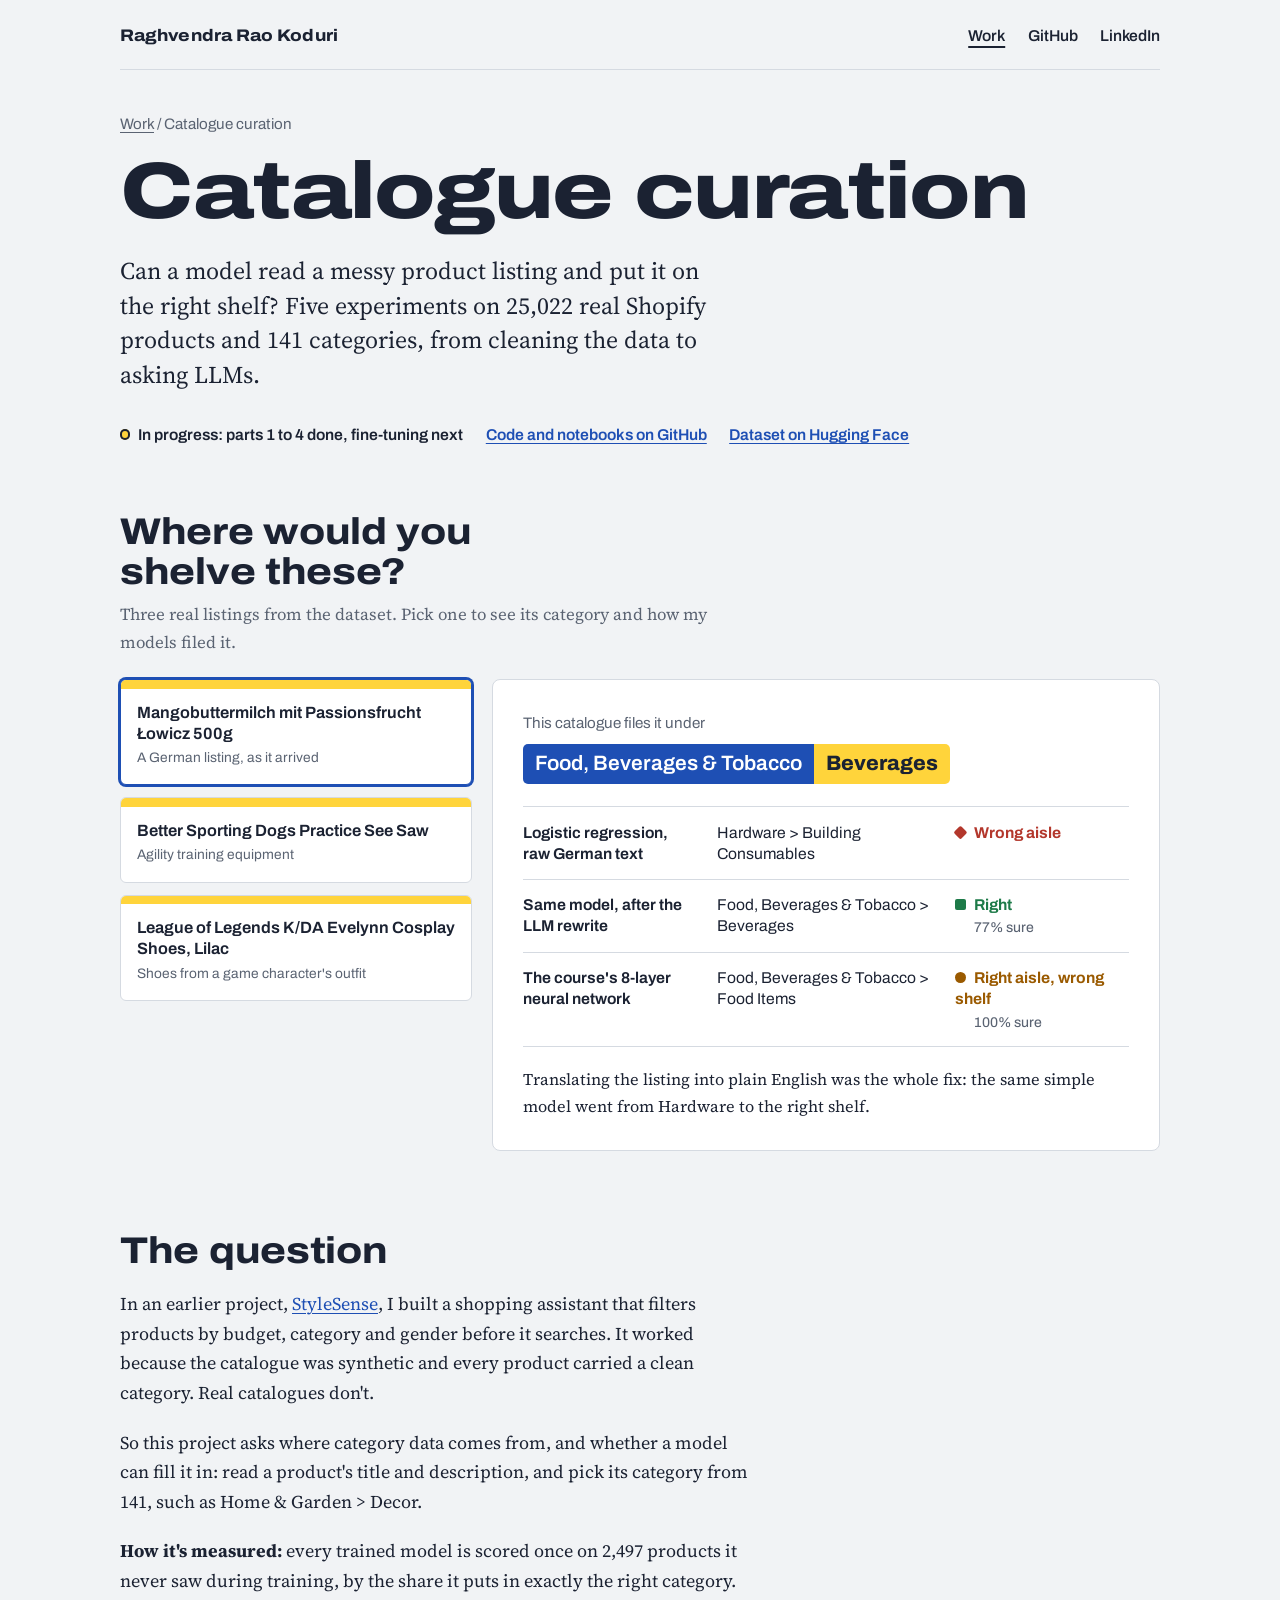
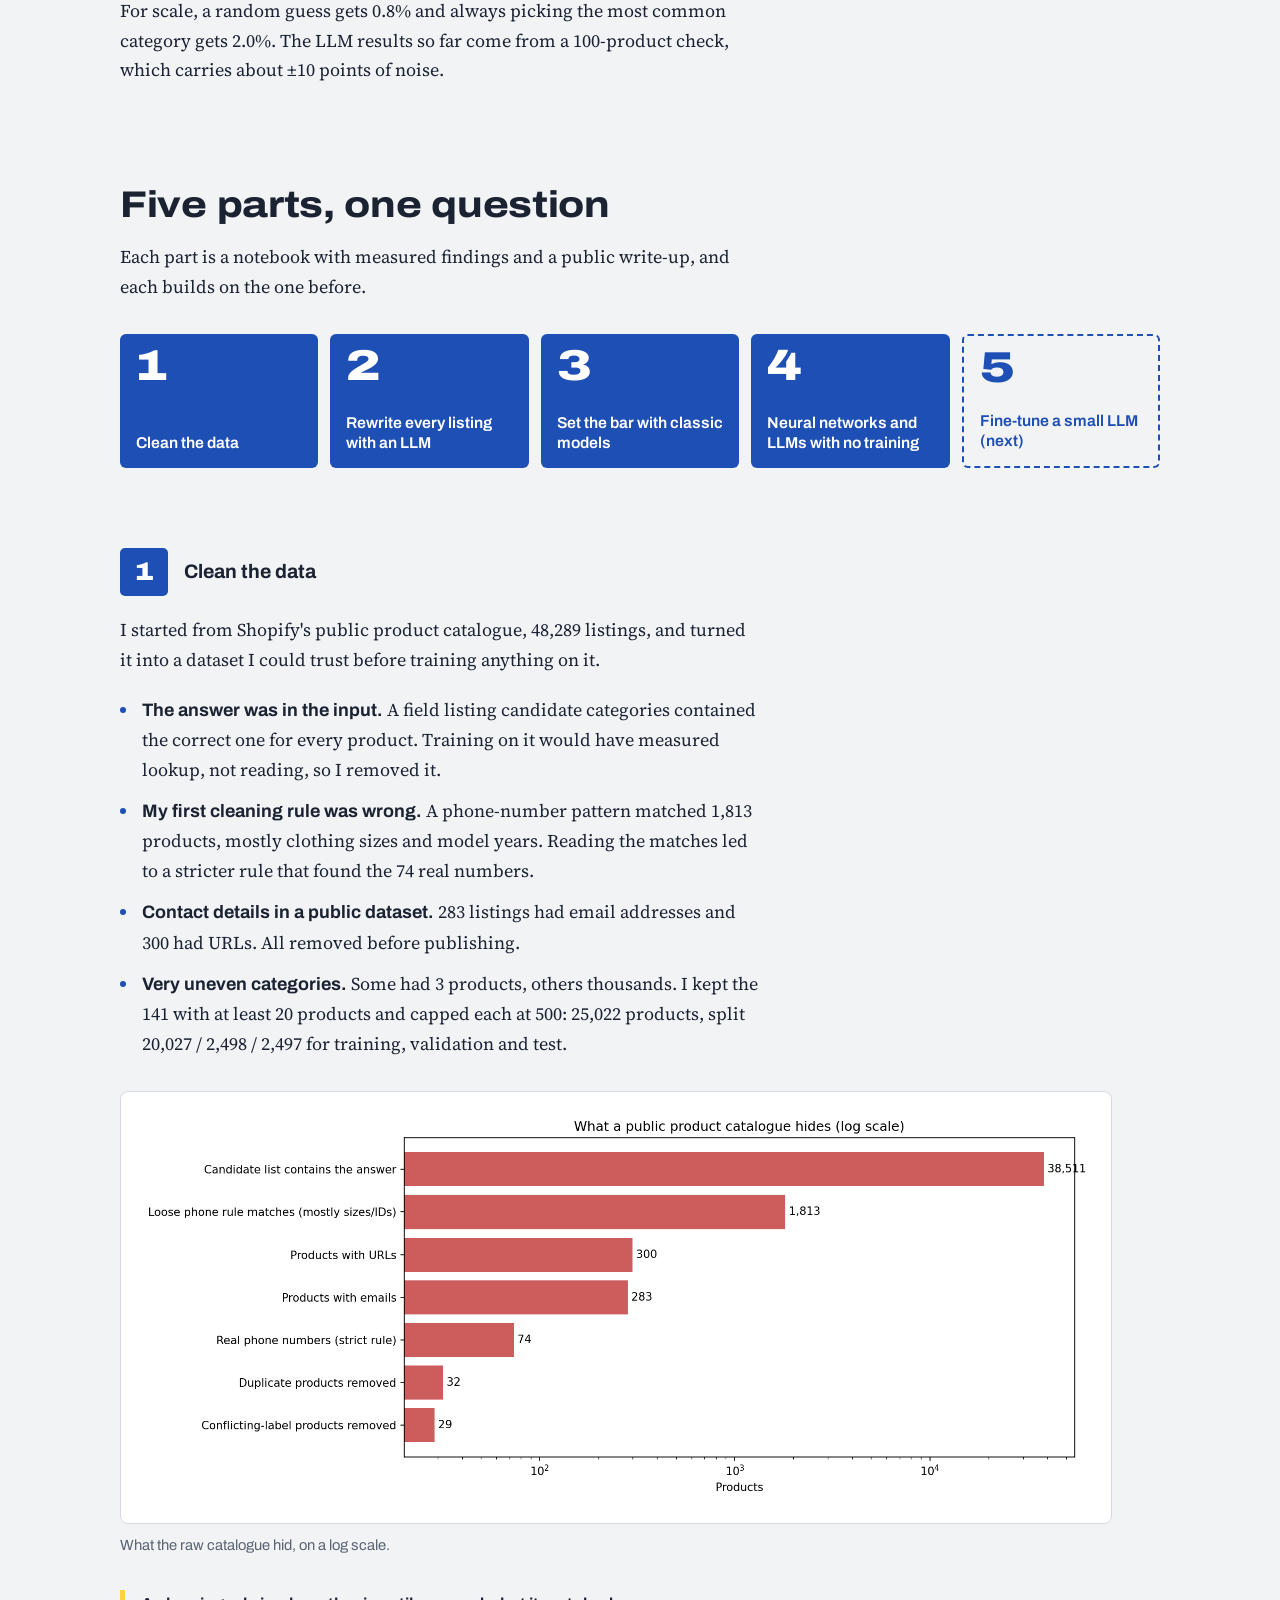
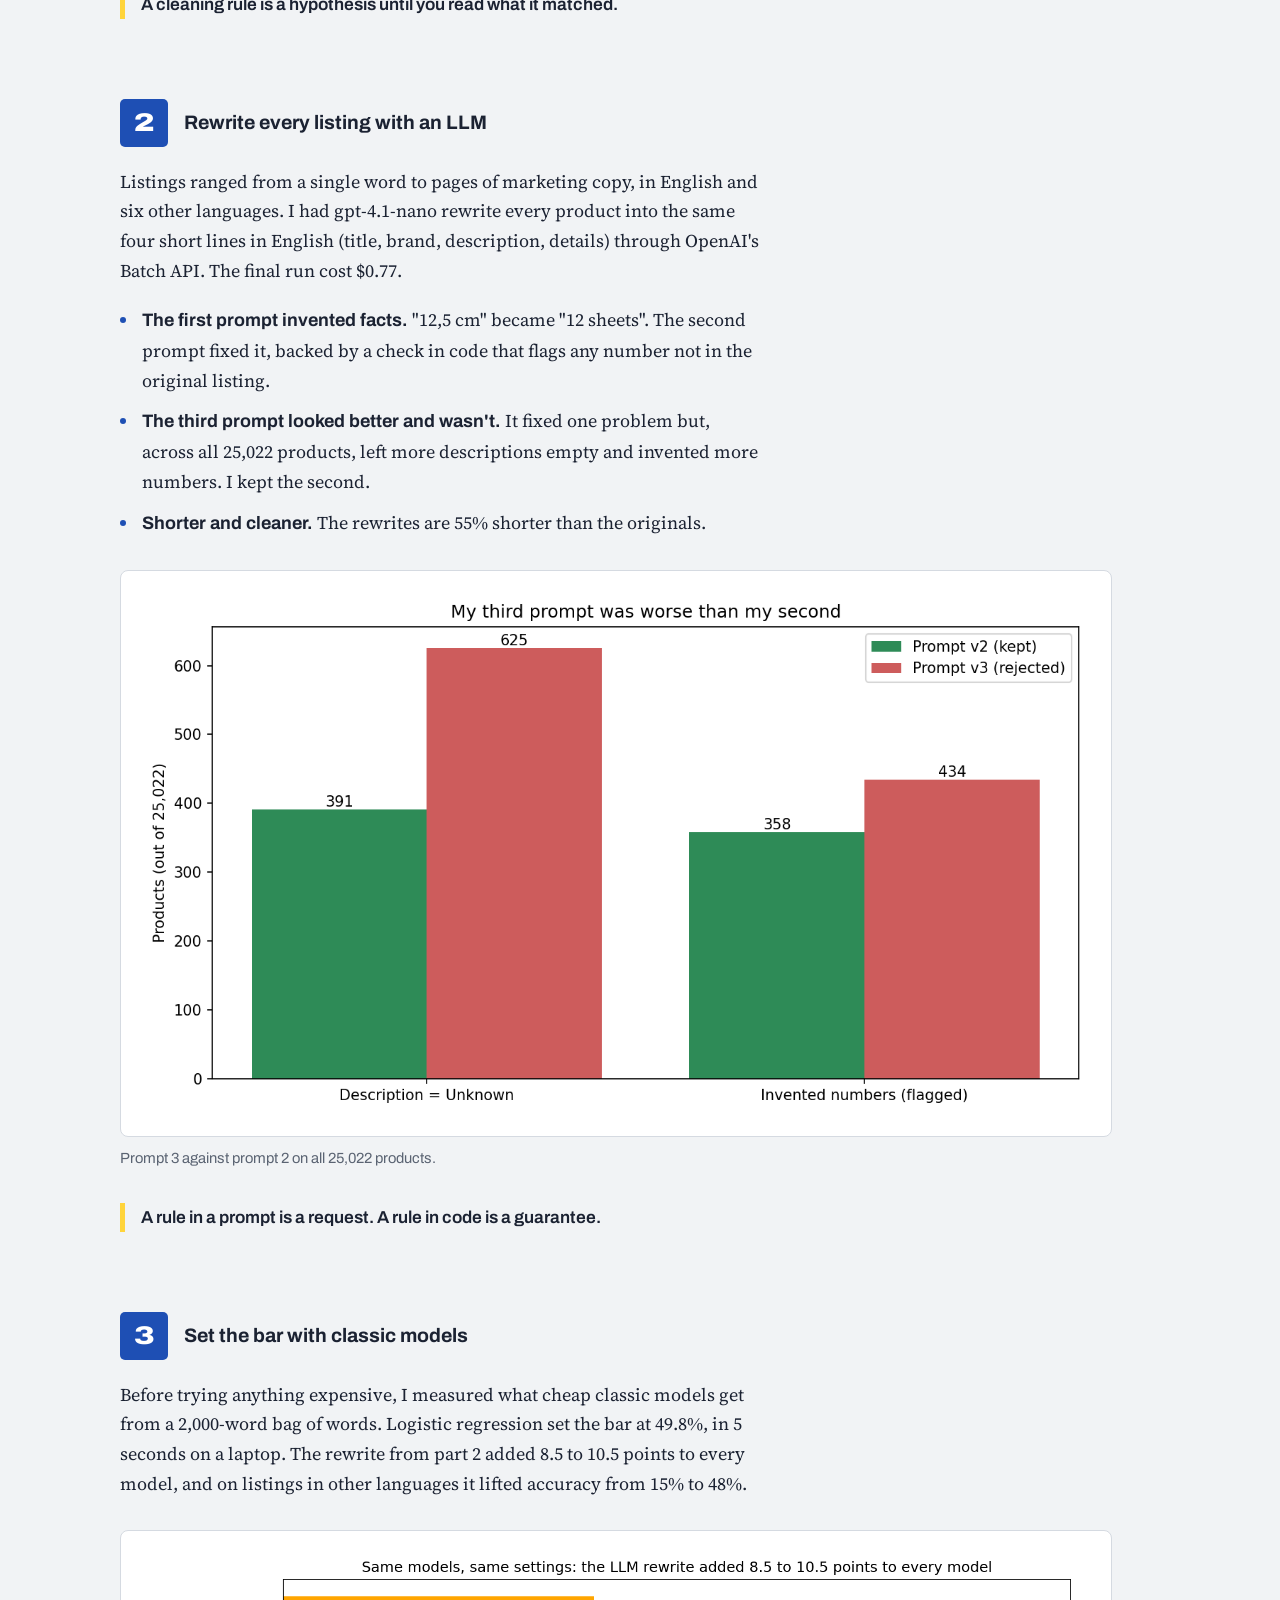
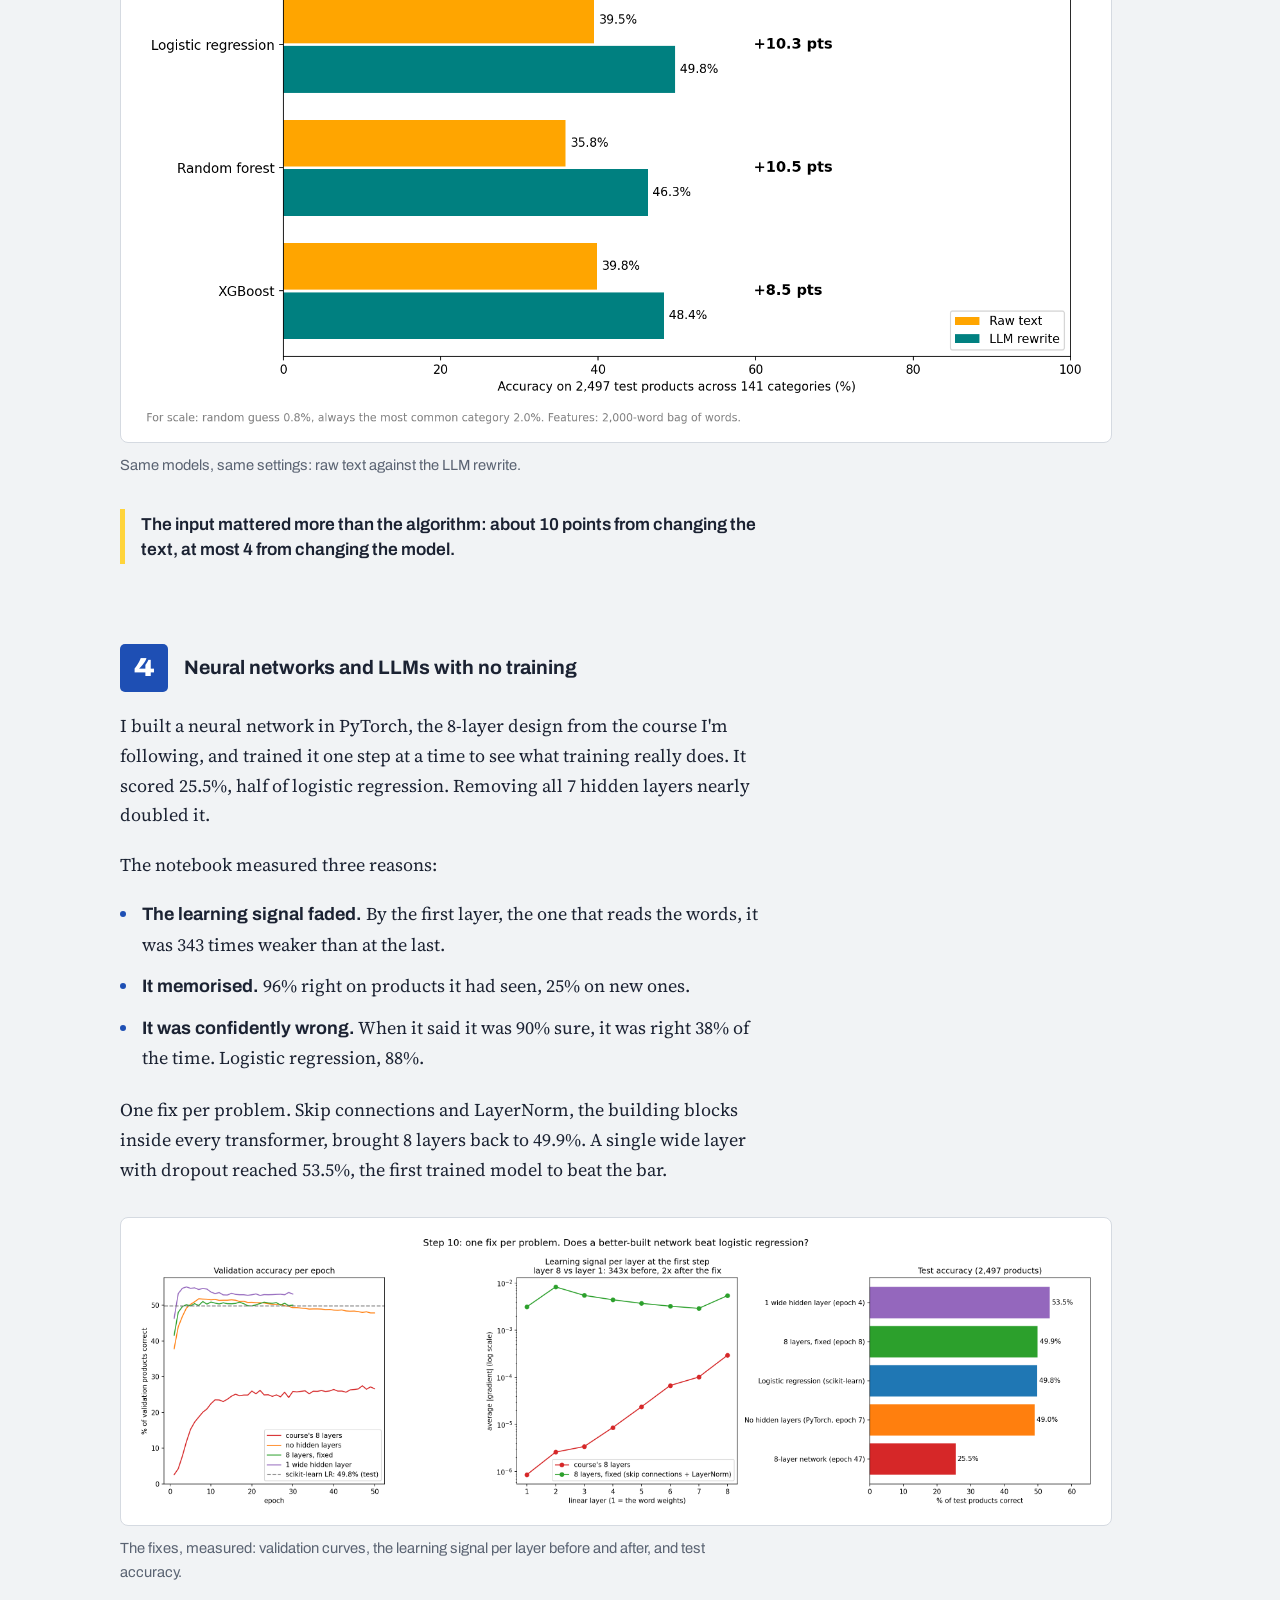
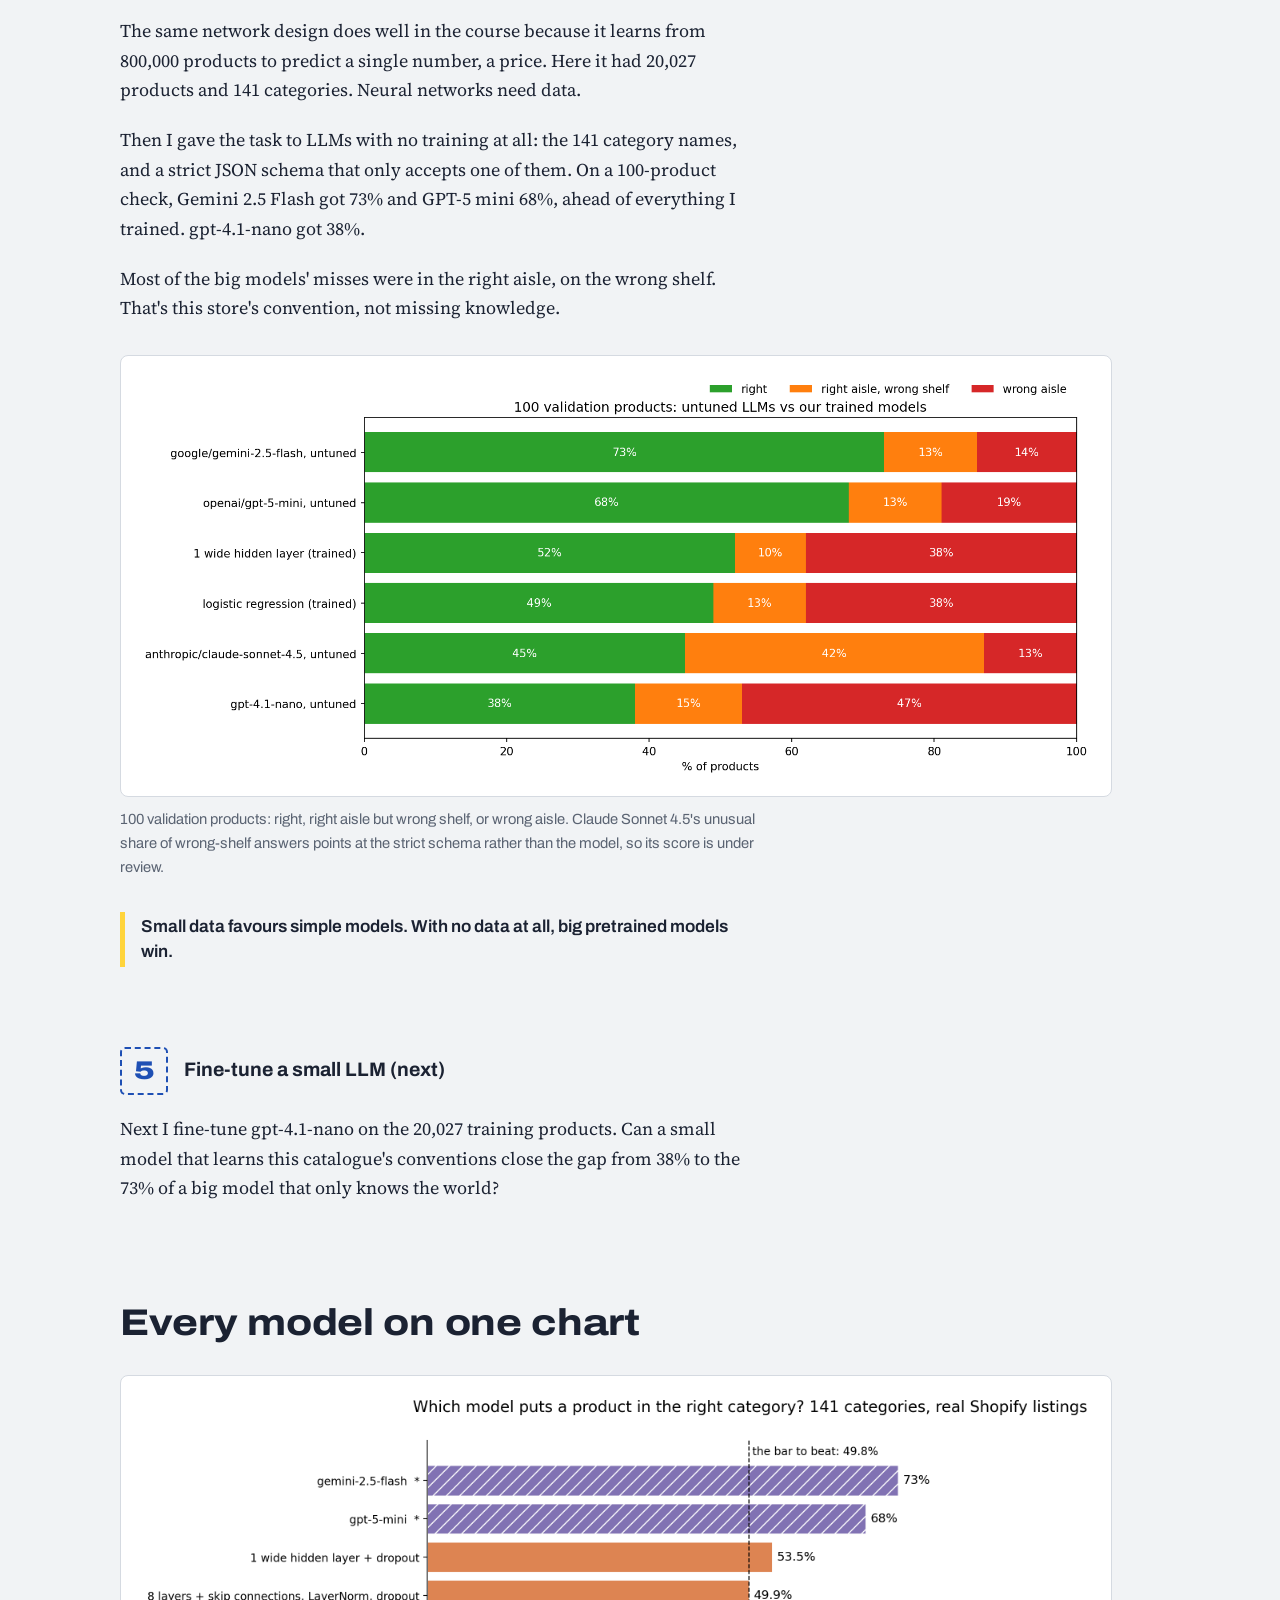
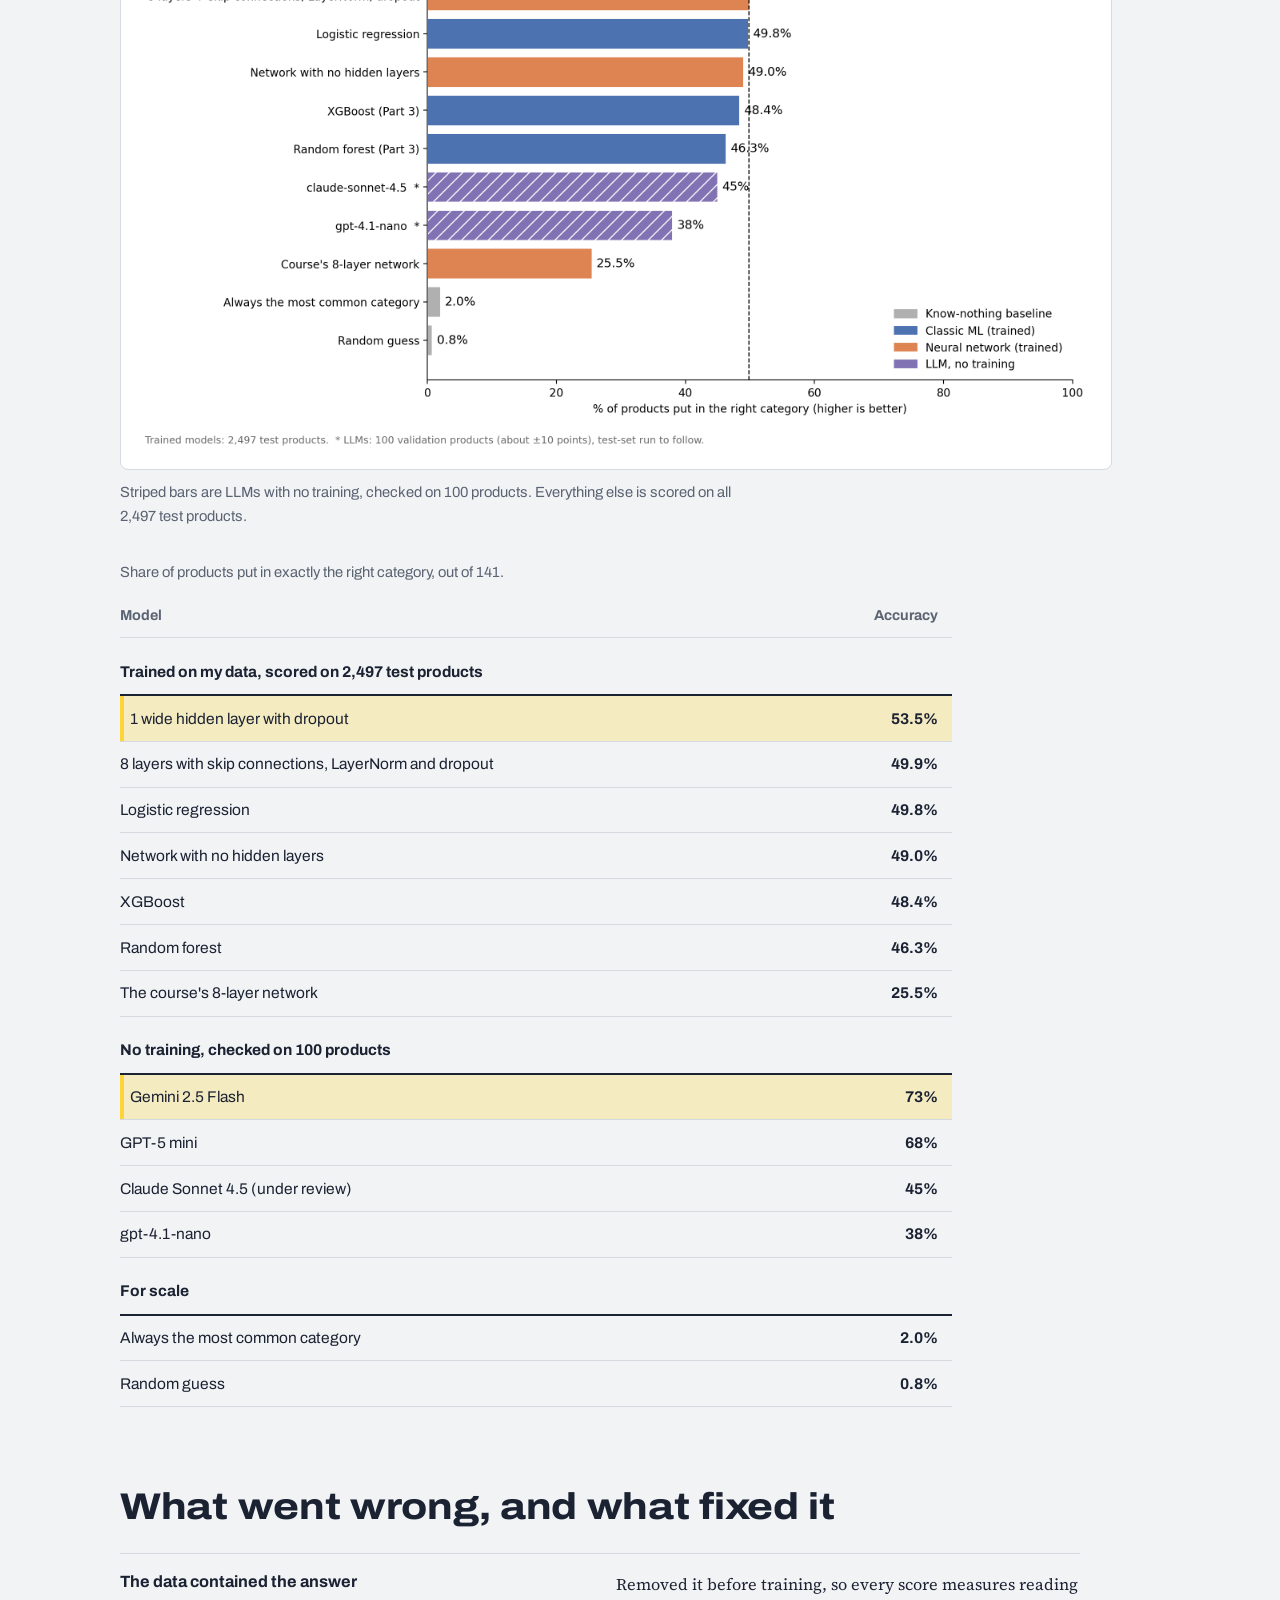
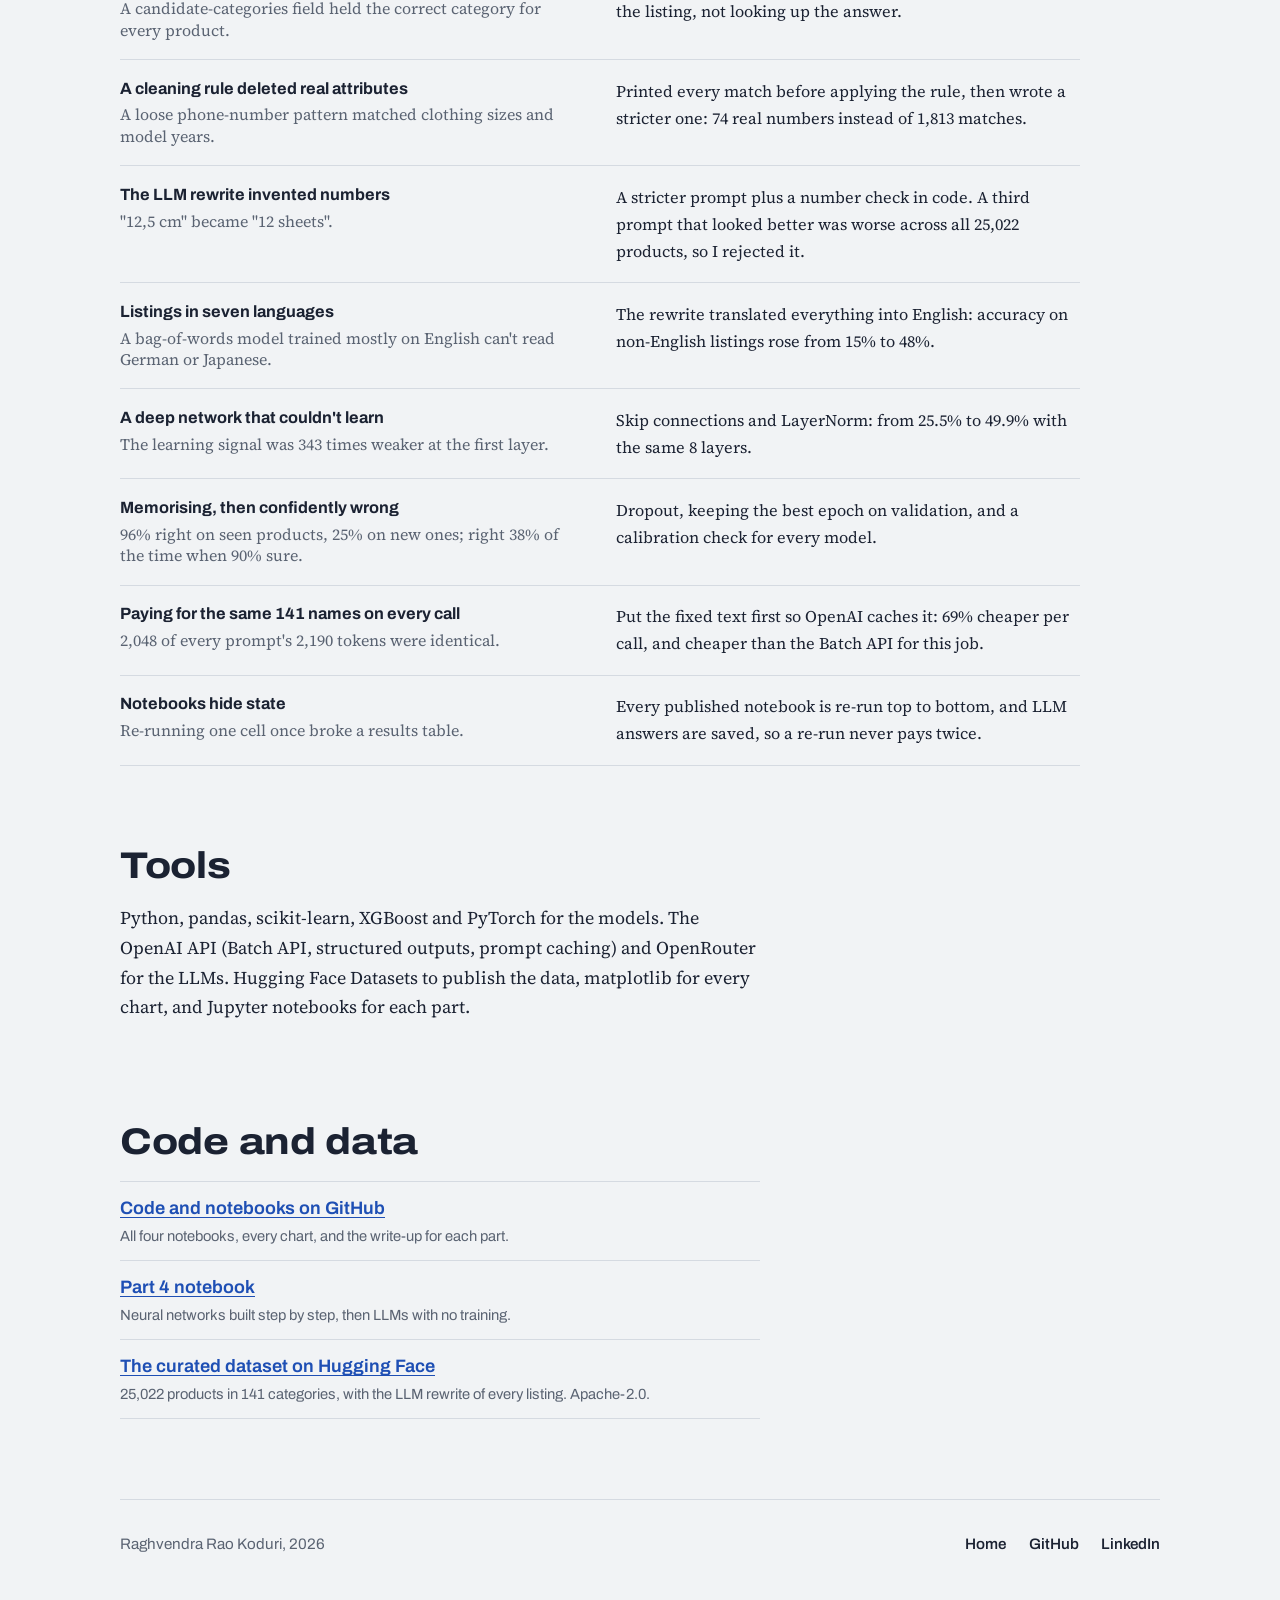
==== projects/catalog-curation/index.html @ 42eeff27 "Portfolio site: catalogue curation case study (parts 1 to 4) Co-Authored-By: Claude Opus 5.5 <norepl" ====
<!doctype html>
<html lang="en">
<head>
  <meta charset="utf-8">
  <meta name="viewport" content="width=device-width, initial-scale=1">
  <title>Catalogue curation | Raghvendra Rao Koduri</title>
  <meta name="description" content="Can a model file a messy product listing on the right shelf? Five parts on 25,022 real Shopify products: data curation, an LLM rewrite, classic baselines, neural networks and LLMs with no training. Fine-tuning is next.">
  <meta property="og:type" content="article">
  <meta property="og:title" content="Catalogue curation: filing real product listings into 141 categories">
  <meta property="og:description" content="From data cleaning to neural networks and LLMs, measured on 25,022 real Shopify products.">
  <meta property="og:url" content="https://raghvendra-rao-koduri.vercel.app/projects/catalog-curation/">
  <meta property="og:image" content="https://raghvendra-rao-koduri.vercel.app/assets/catalog-curation/og-catalog-curation.png">
  <meta property="og:image:width" content="1200">
  <meta property="og:image:height" content="630">
  <meta property="og:image:alt" content="Catalogue curation: can a model put a messy product listing on the right shelf? Parts 1 to 4 done, fine-tuning next.">
  <meta name="twitter:card" content="summary_large_image">
  <meta name="theme-color" content="#f1f3f5">
  <link rel="icon" href="../../favicon.svg" type="image/svg+xml">
  <link rel="preload" href="../../fonts/archivo-latin-standard-normal.woff2" as="font" type="font/woff2" crossorigin>
  <link rel="stylesheet" href="../../styles.css">
</head>
<body>
  <a class="skip-link" href="#main">Skip to the case study</a>
  <div class="wrap">
    <header class="site-header">
      <a class="site-name" href="../../">Raghvendra Rao Koduri</a>
      <nav class="site-nav" aria-label="Site">
        <a href="../../#work" aria-current="page">Work</a>
        <a href="https://github.com/raghu619">GitHub</a>
        <a href="https://www.linkedin.com/in/raghvendra-rao-koduri-6b339595/">LinkedIn</a>
      </nav>
    </header>

    <main id="main">
      <p class="breadcrumb"><a href="../../#work">Work</a> / Catalogue curation</p>
      <h1>Catalogue curation</h1>
      <p class="dek">Can a model read a messy product listing and put it on the right shelf? Five experiments on 25,022 real Shopify products and 141 categories, from cleaning the data to asking LLMs.</p>
      <div class="status">
        <span class="status__state">In progress: parts 1 to 4 done, fine-tuning next</span>
        <a href="https://github.com/raghu619/catalog-curation">Code and notebooks on GitHub</a>
        <a href="https://huggingface.co/datasets/raghu619/shopify_category_lite">Dataset on Hugging Face</a>
      </div>

      <section class="shelve" aria-labelledby="shelve-title">
        <div class="shelve__head">
          <h2 id="shelve-title">Where would you shelve these?</h2>
          <p>Three real listings from the dataset. Pick one to see its category and how my models filed it.</p>
        </div>

        <div class="shelve__grid">
          <div class="tags" role="tablist" aria-label="Product listings" data-shelve-tabs>
            <button class="tag" role="tab" id="tab-buttermilk" aria-controls="panel-buttermilk" aria-selected="true">
              <span class="tag__edge" aria-hidden="true"></span>
              <span class="tag__title">Mangobuttermilch mit Passionsfrucht Łowicz 500g</span>
              <span class="tag__meta">A German listing, as it arrived</span>
            </button>
            <button class="tag" role="tab" id="tab-seesaw" aria-controls="panel-seesaw" aria-selected="false">
              <span class="tag__edge" aria-hidden="true"></span>
              <span class="tag__title">Better Sporting Dogs Practice See Saw</span>
              <span class="tag__meta">Agility training equipment</span>
            </button>
            <button class="tag" role="tab" id="tab-shoes" aria-controls="panel-shoes" aria-selected="false">
              <span class="tag__edge" aria-hidden="true"></span>
              <span class="tag__title">League of Legends K/DA Evelynn Cosplay Shoes, Lilac</span>
              <span class="tag__meta">Shoes from a game character's outfit</span>
            </button>
          </div>

          <div>
            <div class="answer" role="tabpanel" id="panel-buttermilk" aria-labelledby="tab-buttermilk">
              <p class="answer__label">This catalogue files it under</p>
              <p class="shelf-path"><span class="shelf-path__aisle">Food, Beverages &amp; Tobacco</span><span class="shelf-path__shelf">Beverages</span></p>
              <ul class="verdicts">
                <li class="verdict verdict--wrong">
                  <span class="verdict__model">Logistic regression, raw German text</span>
                  <span class="verdict__answer">Hardware &gt; Building Consumables</span>
                  <span class="verdict__label">Wrong aisle</span>
                </li>
                <li class="verdict verdict--right">
                  <span class="verdict__model">Same model, after the LLM rewrite</span>
                  <span class="verdict__answer">Food, Beverages &amp; Tobacco &gt; Beverages</span>
                  <span class="verdict__label">Right<span class="verdict__sure">77% sure</span></span>
                </li>
                <li class="verdict verdict--close">
                  <span class="verdict__model">The course's 8-layer neural network</span>
                  <span class="verdict__answer">Food, Beverages &amp; Tobacco &gt; Food Items</span>
                  <span class="verdict__label">Right aisle, wrong shelf<span class="verdict__sure">100% sure</span></span>
                </li>
              </ul>
              <p class="answer__note">Translating the listing into plain English was the whole fix: the same simple model went from Hardware to the right shelf.</p>
            </div>

            <div class="answer" role="tabpanel" id="panel-seesaw" aria-labelledby="tab-seesaw">
              <p class="answer__label">This catalogue files it under</p>
              <p class="shelf-path"><span class="shelf-path__aisle">Animals &amp; Pet Supplies</span><span class="shelf-path__shelf">Pet Supplies</span></p>
              <ul class="verdicts">
                <li class="verdict verdict--right">
                  <span class="verdict__model">Logistic regression</span>
                  <span class="verdict__answer">Animals &amp; Pet Supplies &gt; Pet Supplies</span>
                  <span class="verdict__label">Right<span class="verdict__sure">99% sure</span></span>
                </li>
                <li class="verdict verdict--wrong">
                  <span class="verdict__model">The course's 8-layer neural network</span>
                  <span class="verdict__answer">Sporting Goods &gt; Fitness &amp; General Exercise Equipment</span>
                  <span class="verdict__label">Wrong aisle<span class="verdict__sure">100% sure; it gave the right answer a 3-in-10-trillion chance</span></span>
                </li>
              </ul>
              <p class="answer__note">In a simple model, the word "dogs" just adds its vote. The deep network had memorised word combinations instead, and was certain about the wrong one.</p>
            </div>

            <div class="answer" role="tabpanel" id="panel-shoes" aria-labelledby="tab-shoes">
              <p class="answer__label">This catalogue files it under</p>
              <p class="shelf-path"><span class="shelf-path__aisle">Apparel &amp; Accessories</span><span class="shelf-path__shelf">Costumes &amp; Accessories</span></p>
              <ul class="verdicts">
                <li class="verdict verdict--close">
                  <span class="verdict__model">gpt-4.1-nano, no training</span>
                  <span class="verdict__answer">Apparel &amp; Accessories &gt; Shoes</span>
                  <span class="verdict__label">Right aisle, wrong shelf</span>
                </li>
              </ul>
              <p class="answer__note">The words say shoes; this store says costume. That's a convention, not knowledge, and a model can only learn it from examples. Teaching it is what fine-tuning is for.</p>
            </div>
          </div>
        </div>
      </section>

      <section class="section" id="question" aria-labelledby="question-title">
        <h2 id="question-title">The question</h2>
        <div class="measure">
          <p>In an earlier project, <a href="https://github.com/raghu619/stylesense-rag">StyleSense</a>, I built a shopping assistant that filters products by budget, category and gender before it searches. It worked because the catalogue was synthetic and every product carried a clean category. Real catalogues don't.</p>
          <p>So this project asks where category data comes from, and whether a model can fill it in: read a product's title and description, and pick its category from 141, such as Home &amp; Garden &gt; Decor.</p>
          <p><strong>How it's measured:</strong> every trained model is scored once on 2,497 products it never saw during training, by the share it puts in exactly the right category. For scale, a random guess gets 0.8% and always picking the most common category gets 2.0%. The LLM results so far come from a 100-product check, which carries about ±10 points of noise.</p>
        </div>
      </section>

      <section class="section" id="parts" aria-labelledby="parts-title">
        <h2 id="parts-title">Five parts, one question</h2>
        <p class="section__intro">Each part is a notebook with measured findings and a public write-up, and each builds on the one before.</p>
        <ol class="aisles">
          <li><a class="aisle-sign" href="#part-1"><span class="aisle-sign__num">1</span><span class="aisle-sign__label">Clean the data</span></a></li>
          <li><a class="aisle-sign" href="#part-2"><span class="aisle-sign__num">2</span><span class="aisle-sign__label">Rewrite every listing with an LLM</span></a></li>
          <li><a class="aisle-sign" href="#part-3"><span class="aisle-sign__num">3</span><span class="aisle-sign__label">Set the bar with classic models</span></a></li>
          <li><a class="aisle-sign" href="#part-4"><span class="aisle-sign__num">4</span><span class="aisle-sign__label">Neural networks and LLMs with no training</span></a></li>
          <li><a class="aisle-sign aisle-sign--next" href="#part-5"><span class="aisle-sign__num">5</span><span class="aisle-sign__label">Fine-tune a small LLM (next)</span></a></li>
        </ol>

        <article class="part" id="part-1" aria-labelledby="part-1-title">
          <div class="part__head"><span class="part__num" aria-hidden="true">1</span><h3 id="part-1-title">Clean the data</h3></div>
          <p class="measure">I started from Shopify's public product catalogue, 48,289 listings, and turned it into a dataset I could trust before training anything on it.</p>
          <ul class="findings">
            <li><strong>The answer was in the input.</strong> A field listing candidate categories contained the correct one for every product. Training on it would have measured lookup, not reading, so I removed it.</li>
            <li><strong>My first cleaning rule was wrong.</strong> A phone-number pattern matched 1,813 products, mostly clothing sizes and model years. Reading the matches led to a stricter rule that found the 74 real numbers.</li>
            <li><strong>Contact details in a public dataset.</strong> 283 listings had email addresses and 300 had URLs. All removed before publishing.</li>
            <li><strong>Very uneven categories.</strong> Some had 3 products, others thousands. I kept the 141 with at least 20 products and capped each at 500: 25,022 products, split 20,027 / 2,498 / 2,497 for training, validation and test.</li>
          </ul>
          <figure class="figure">
            <div class="figure__frame"><a class="figure__zoom" href="../../assets/catalog-curation/hidden_problems.png"><img src="../../assets/catalog-curation/hidden_problems.png" width="1800" height="750" loading="lazy" alt="Bar chart on a log scale of problems found in the raw catalogue: the candidate list contained the answer for 38,511 products, a loose phone rule matched 1,813, 300 products had URLs, 283 had emails, 74 had real phone numbers, 32 duplicates and 29 conflicting-label products were removed."></a></div>
            <figcaption>What the raw catalogue hid, on a log scale.</figcaption>
          </figure>
          <p class="lesson">A cleaning rule is a hypothesis until you read what it matched.</p>
        </article>

        <article class="part" id="part-2" aria-labelledby="part-2-title">
          <div class="part__head"><span class="part__num" aria-hidden="true">2</span><h3 id="part-2-title">Rewrite every listing with an LLM</h3></div>
          <p class="measure">Listings ranged from a single word to pages of marketing copy, in English and six other languages. I had gpt-4.1-nano rewrite every product into the same four short lines in English (title, brand, description, details) through OpenAI's Batch API. The final run cost $0.77.</p>
          <ul class="findings">
            <li><strong>The first prompt invented facts.</strong> "12,5 cm" became "12 sheets". The second prompt fixed it, backed by a check in code that flags any number not in the original listing.</li>
            <li><strong>The third prompt looked better and wasn't.</strong> It fixed one problem but, across all 25,022 products, left more descriptions empty and invented more numbers. I kept the second.</li>
            <li><strong>Shorter and cleaner.</strong> The rewrites are 55% shorter than the originals.</li>
          </ul>
          <figure class="figure">
            <div class="figure__frame"><a class="figure__zoom" href="../../assets/catalog-curation/prompt_v2_vs_v3.png"><img src="../../assets/catalog-curation/prompt_v2_vs_v3.png" width="1350" height="750" loading="lazy" alt="Grouped bar chart titled My third prompt was worse than my second: descriptions left as Unknown rose from 391 with prompt 2 to 625 with prompt 3, and flagged invented numbers rose from 358 to 434, out of 25,022 products."></a></div>
            <figcaption>Prompt 3 against prompt 2 on all 25,022 products.</figcaption>
          </figure>
          <p class="lesson">A rule in a prompt is a request. A rule in code is a guarantee.</p>
        </article>

        <article class="part" id="part-3" aria-labelledby="part-3-title">
          <div class="part__head"><span class="part__num" aria-hidden="true">3</span><h3 id="part-3-title">Set the bar with classic models</h3></div>
          <p class="measure">Before trying anything expensive, I measured what cheap classic models get from a 2,000-word bag of words. Logistic regression set the bar at 49.8%, in 5 seconds on a laptop. The rewrite from part 2 added 8.5 to 10.5 points to every model, and on listings in other languages it lifted accuracy from 15% to 48%.</p>
          <figure class="figure">
            <div class="figure__frame"><a class="figure__zoom" href="../../assets/catalog-curation/part3_raw_vs_rewrite.png"><img src="../../assets/catalog-curation/part3_raw_vs_rewrite.png" width="1650" height="825" loading="lazy" alt="Horizontal bar chart comparing raw text and the LLM rewrite for three models on 2,497 test products: logistic regression 39.5% to 49.8%, random forest 35.8% to 46.3%, XGBoost 39.8% to 48.4%."></a></div>
            <figcaption>Same models, same settings: raw text against the LLM rewrite.</figcaption>
          </figure>
          <p class="lesson">The input mattered more than the algorithm: about 10 points from changing the text, at most 4 from changing the model.</p>
        </article>

        <article class="part" id="part-4" aria-labelledby="part-4-title">
          <div class="part__head"><span class="part__num" aria-hidden="true">4</span><h3 id="part-4-title">Neural networks and LLMs with no training</h3></div>
          <div class="measure">
            <p>I built a neural network in PyTorch, the 8-layer design from the course I'm following, and trained it one step at a time to see what training really does. It scored 25.5%, half of logistic regression. Removing all 7 hidden layers nearly doubled it.</p>
            <p>The notebook measured three reasons:</p>
          </div>
          <ul class="findings">
            <li><strong>The learning signal faded.</strong> By the first layer, the one that reads the words, it was 343 times weaker than at the last.</li>
            <li><strong>It memorised.</strong> 96% right on products it had seen, 25% on new ones.</li>
            <li><strong>It was confidently wrong.</strong> When it said it was 90% sure, it was right 38% of the time. Logistic regression, 88%.</li>
          </ul>
          <p class="measure">One fix per problem. Skip connections and LayerNorm, the building blocks inside every transformer, brought 8 layers back to 49.9%. A single wide layer with dropout reached 53.5%, the first trained model to beat the bar.</p>
          <figure class="figure">
            <div class="figure__frame"><a class="figure__zoom" href="../../assets/catalog-curation/part4_improved_network.png"><img src="../../assets/catalog-curation/part4_improved_network.png" width="2984" height="858" loading="lazy" alt="Three panels. Validation accuracy per epoch for four networks; learning signal per layer, which falls 343 times from layer 8 to layer 1 in the course's network but stays almost flat after the fix; and test accuracy: 1 wide hidden layer 53.5%, 8 fixed layers 49.9%, logistic regression 49.8%, no hidden layers 49.0%, the course's network 25.5%."></a></div>
            <figcaption>The fixes, measured: validation curves, the learning signal per layer before and after, and test accuracy.</figcaption>
          </figure>
          <div class="measure">
            <p>The same network design does well in the course because it learns from 800,000 products to predict a single number, a price. Here it had 20,027 products and 141 categories. Neural networks need data.</p>
            <p>Then I gave the task to LLMs with no training at all: the 141 category names, and a strict JSON schema that only accepts one of them. On a 100-product check, Gemini 2.5 Flash got 73% and GPT-5 mini 68%, ahead of everything I trained. gpt-4.1-nano got 38%.</p>
            <p>Most of the big models' misses were in the right aisle, on the wrong shelf. That's this store's convention, not missing knowledge.</p>
          </div>
          <figure class="figure">
            <div class="figure__frame"><a class="figure__zoom" href="../../assets/catalog-curation/part4_llms_validation100.png"><img src="../../assets/catalog-curation/part4_llms_validation100.png" width="1785" height="761" loading="lazy" alt="Stacked bar chart on 100 validation products showing right, right aisle but wrong shelf, and wrong aisle shares: Gemini 2.5 Flash 73, 13, 14; GPT-5 mini 68, 13, 19; 1 wide hidden layer 52, 10, 38; logistic regression 49, 13, 38; Claude Sonnet 4.5 45, 42, 13; gpt-4.1-nano 38, 15, 47."></a></div>
            <figcaption>100 validation products: right, right aisle but wrong shelf, or wrong aisle. Claude Sonnet 4.5's unusual share of wrong-shelf answers points at the strict schema rather than the model, so its score is under review.</figcaption>
          </figure>
          <p class="lesson">Small data favours simple models. With no data at all, big pretrained models win.</p>
        </article>

        <article class="part part--next" id="part-5" aria-labelledby="part-5-title">
          <div class="part__head"><span class="part__num" aria-hidden="true">5</span><h3 id="part-5-title">Fine-tune a small LLM (next)</h3></div>
          <p class="measure">Next I fine-tune gpt-4.1-nano on the 20,027 training products. Can a small model that learns this catalogue's conventions close the gap from 38% to the 73% of a big model that only knows the world?</p>
        </article>
      </section>

      <section class="section" id="results" aria-labelledby="results-title">
        <h2 id="results-title">Every model on one chart</h2>
        <figure class="figure">
          <div class="figure__frame"><a class="figure__zoom" href="../../assets/catalog-curation/part4_final_results.png"><img src="../../assets/catalog-curation/part4_final_results.png" width="2396" height="1654" loading="lazy" alt="Horizontal bar chart of every model: Gemini 2.5 Flash 73% and GPT-5 mini 68% with no training on 100 products; 1 wide hidden layer 53.5%, 8 fixed layers 49.9%, logistic regression 49.8%, no hidden layers 49.0%, XGBoost 48.4%, random forest 46.3%; Claude Sonnet 4.5 45% and gpt-4.1-nano 38% with no training; the course's 8-layer network 25.5%; most common category 2.0%; random guess 0.8%."></a></div>
          <figcaption>Striped bars are LLMs with no training, checked on 100 products. Everything else is scored on all 2,497 test products.</figcaption>
        </figure>
        <div class="table-wrap">
          <table class="results">
            <caption>Share of products put in exactly the right category, out of 141.</caption>
            <thead>
              <tr><th scope="col">Model</th><th scope="col" class="num">Accuracy</th></tr>
            </thead>
            <tbody>
              <tr class="group"><td colspan="2">Trained on my data, scored on 2,497 test products</td></tr>
              <tr class="is-best"><td>1 wide hidden layer with dropout</td><td class="num">53.5%</td></tr>
              <tr><td>8 layers with skip connections, LayerNorm and dropout</td><td class="num">49.9%</td></tr>
              <tr><td>Logistic regression</td><td class="num">49.8%</td></tr>
              <tr><td>Network with no hidden layers</td><td class="num">49.0%</td></tr>
              <tr><td>XGBoost</td><td class="num">48.4%</td></tr>
              <tr><td>Random forest</td><td class="num">46.3%</td></tr>
              <tr><td>The course's 8-layer network</td><td class="num">25.5%</td></tr>
              <tr class="group"><td colspan="2">No training, checked on 100 products</td></tr>
              <tr class="is-best"><td>Gemini 2.5 Flash</td><td class="num">73%</td></tr>
              <tr><td>GPT-5 mini</td><td class="num">68%</td></tr>
              <tr><td>Claude Sonnet 4.5 (under review)</td><td class="num">45%</td></tr>
              <tr><td>gpt-4.1-nano</td><td class="num">38%</td></tr>
              <tr class="group"><td colspan="2">For scale</td></tr>
              <tr><td>Always the most common category</td><td class="num">2.0%</td></tr>
              <tr><td>Random guess</td><td class="num">0.8%</td></tr>
            </tbody>
          </table>
        </div>
      </section>

      <section class="section" id="fixes" aria-labelledby="fixes-title">
        <h2 id="fixes-title">What went wrong, and what fixed it</h2>
        <dl class="fixes">
          <div class="fix">
            <dt>The data contained the answer<span>A candidate-categories field held the correct category for every product.</span></dt>
            <dd>Removed it before training, so every score measures reading the listing, not looking up the answer.</dd>
          </div>
          <div class="fix">
            <dt>A cleaning rule deleted real attributes<span>A loose phone-number pattern matched clothing sizes and model years.</span></dt>
            <dd>Printed every match before applying the rule, then wrote a stricter one: 74 real numbers instead of 1,813 matches.</dd>
          </div>
          <div class="fix">
            <dt>The LLM rewrite invented numbers<span>"12,5 cm" became "12 sheets".</span></dt>
            <dd>A stricter prompt plus a number check in code. A third prompt that looked better was worse across all 25,022 products, so I rejected it.</dd>
          </div>
          <div class="fix">
            <dt>Listings in seven languages<span>A bag-of-words model trained mostly on English can't read German or Japanese.</span></dt>
            <dd>The rewrite translated everything into English: accuracy on non-English listings rose from 15% to 48%.</dd>
          </div>
          <div class="fix">
            <dt>A deep network that couldn't learn<span>The learning signal was 343 times weaker at the first layer.</span></dt>
            <dd>Skip connections and LayerNorm: from 25.5% to 49.9% with the same 8 layers.</dd>
          </div>
          <div class="fix">
            <dt>Memorising, then confidently wrong<span>96% right on seen products, 25% on new ones; right 38% of the time when 90% sure.</span></dt>
            <dd>Dropout, keeping the best epoch on validation, and a calibration check for every model.</dd>
          </div>
          <div class="fix">
            <dt>Paying for the same 141 names on every call<span>2,048 of every prompt's 2,190 tokens were identical.</span></dt>
            <dd>Put the fixed text first so OpenAI caches it: 69% cheaper per call, and cheaper than the Batch API for this job.</dd>
          </div>
          <div class="fix">
            <dt>Notebooks hide state<span>Re-running one cell once broke a results table.</span></dt>
            <dd>Every published notebook is re-run top to bottom, and LLM answers are saved, so a re-run never pays twice.</dd>
          </div>
        </dl>
      </section>

      <section class="section" id="tools" aria-labelledby="tools-title">
        <h2 id="tools-title">Tools</h2>
        <p class="stack">Python, pandas, scikit-learn, XGBoost and PyTorch for the models. The OpenAI API (Batch API, structured outputs, prompt caching) and OpenRouter for the LLMs. Hugging Face Datasets to publish the data, matplotlib for every chart, and Jupyter notebooks for each part.</p>
      </section>

      <section class="section" id="code" aria-labelledby="code-title">
        <h2 id="code-title">Code and data</h2>
        <ul class="links">
          <li><a href="https://github.com/raghu619/catalog-curation">Code and notebooks on GitHub</a><span>All four notebooks, every chart, and the write-up for each part.</span></li>
          <li><a href="https://github.com/raghu619/catalog-curation/blob/main/04_nn_and_untuned_llm.ipynb">Part 4 notebook</a><span>Neural networks built step by step, then LLMs with no training.</span></li>
          <li><a href="https://huggingface.co/datasets/raghu619/shopify_category_lite">The curated dataset on Hugging Face</a><span>25,022 products in 141 categories, with the LLM rewrite of every listing. Apache-2.0.</span></li>
        </ul>
      </section>
    </main>

    <footer class="site-footer">
      <span>Raghvendra Rao Koduri, 2026</span>
      <nav aria-label="Elsewhere">
        <a href="../../">Home</a>
        <a href="https://github.com/raghu619">GitHub</a>
        <a href="https://www.linkedin.com/in/raghvendra-rao-koduri-6b339595/">LinkedIn</a>
      </nav>
    </footer>
  </div>
  <script src="../../shelve.js" defer></script>
</body>
</html>
---- styles.css ----
/* Raghvendra Rao Koduri, portfolio
   Palette: cool paper, catalogue ink, aisle-sign blue, shelf-tag yellow.
   Type: Archivo (variable width + weight) for structure, Source Serif 4 for reading. */

@font-face {
  font-family: "Archivo Variable";
  font-style: normal;
  font-display: swap;
  font-weight: 100 900;
  font-stretch: 62% 125%;
  src: url("fonts/archivo-latin-standard-normal.woff2") format("woff2-variations");
  unicode-range: U+0000-00FF, U+0131, U+0152-0153, U+02BB-02BC, U+02C6, U+02DA, U+02DC, U+0304, U+0308, U+0329, U+2000-206F, U+20AC, U+2122, U+2191, U+2193, U+2212, U+2215, U+FEFF, U+FFFD;
}
@font-face {
  font-family: "Archivo Variable";
  font-style: normal;
  font-display: swap;
  font-weight: 100 900;
  font-stretch: 62% 125%;
  src: url("fonts/archivo-latin-ext-standard-normal.woff2") format("woff2-variations");
  unicode-range: U+0100-02BA, U+02BD-02C5, U+02C7-02CC, U+02CE-02D7, U+02DD-02FF, U+0304, U+0308, U+0329, U+1D00-1DBF, U+1E00-1E9F, U+1EF2-1EFF, U+2020, U+20A0-20AB, U+20AD-20C0, U+2113, U+2C60-2C7F, U+A720-A7FF;
}
@font-face {
  font-family: "Source Serif 4 Variable";
  font-style: normal;
  font-display: swap;
  font-weight: 200 900;
  src: url("fonts/source-serif-4-latin-standard-normal.woff2") format("woff2-variations");
}
@font-face {
  font-family: "Source Serif 4 Variable";
  font-style: italic;
  font-display: swap;
  font-weight: 200 900;
  src: url("fonts/source-serif-4-latin-standard-italic.woff2") format("woff2-variations");
}

:root {
  --paper: #f1f3f5;
  --surface: #ffffff;
  --ink: #1b2232;
  --muted: #5a6372;
  --rule: #d5dae1;
  --aisle: #1e4fb4;
  --aisle-deep: #173f91;
  --tag: #ffd43b;
  --right: #1d7a48;
  --close: #9a5a00;
  --wrong: #b3372c;

  --font-ui: "Archivo Variable", "Archivo", system-ui, -apple-system, "Segoe UI", sans-serif;
  --font-text: "Source Serif 4 Variable", "Source Serif 4", Georgia, "Times New Roman", serif;

  --wrap: 70rem;
  --measure: 40rem;
  --gutter: clamp(1rem, 4vw, 2.5rem);
}

*,
*::before,
*::after { box-sizing: border-box; }

html { -webkit-text-size-adjust: 100%; }

body {
  margin: 0;
  background: var(--paper);
  color: var(--ink);
  font-family: var(--font-text);
  font-size: 1.125rem;
  line-height: 1.65;
  font-optical-sizing: auto;
  -webkit-font-smoothing: antialiased;
  text-rendering: optimizeLegibility;
}

img { max-width: 100%; height: auto; display: block; }

a { color: var(--aisle); text-decoration-thickness: 1px; text-underline-offset: 0.18em; }
a:hover { color: var(--aisle-deep); text-decoration-thickness: 2px; }

:focus-visible { outline: 3px solid var(--aisle); outline-offset: 3px; border-radius: 3px; }

.skip-link {
  position: absolute; left: -999px; top: 0.5rem;
  background: var(--ink); color: #fff; padding: 0.5rem 0.9rem; border-radius: 4px;
  font-family: var(--font-ui); font-weight: 600; z-index: 10;
}
.skip-link:focus { left: 0.5rem; }

.wrap { max-width: var(--wrap); margin: 0 auto; padding: 0 var(--gutter); }

/* ---------- Header and footer ---------- */

.site-header {
  display: flex; flex-wrap: wrap; gap: 0.5rem 1.5rem;
  justify-content: space-between; align-items: baseline;
  padding: 1.4rem 0 1.2rem;
  border-bottom: 1px solid var(--rule);
  font-family: var(--font-ui);
}
.site-name {
  color: var(--ink); text-decoration: none;
  font-weight: 760; font-stretch: 112%; font-size: 1.05rem; letter-spacing: 0.005em;
}
.site-name:hover { color: var(--ink); }
.site-nav { display: flex; gap: 1.4rem; font-size: 0.98rem; }
.site-nav a { color: var(--ink); text-decoration: none; font-weight: 560; }
.site-nav a:hover, .site-nav a[aria-current="page"] { text-decoration: underline; text-decoration-thickness: 2px; text-underline-offset: 0.3em; }

.site-footer {
  margin-top: clamp(3rem, 7vw, 5rem);
  border-top: 1px solid var(--rule);
  padding: 2rem 0 3rem;
  font-family: var(--font-ui); font-size: 0.95rem; color: var(--muted);
  display: flex; flex-wrap: wrap; gap: 0.75rem 2rem; justify-content: space-between;
}
.site-footer nav { display: flex; gap: 1.4rem; }
.site-footer a { color: var(--ink); font-weight: 560; text-decoration: none; }
.site-footer a:hover { text-decoration: underline; }

/* ---------- Type ---------- */

h1, h2, h3 { font-family: var(--font-ui); color: var(--ink); margin: 0; text-wrap: balance; }
h1 {
  font-size: clamp(2.6rem, 1.3rem + 5vw, 5rem);
  font-weight: 820; font-stretch: 122%;
  line-height: 0.98; letter-spacing: -0.018em;
}
h2 {
  font-size: clamp(1.6rem, 1.2rem + 1.4vw, 2.35rem);
  font-weight: 760; font-stretch: 114%;
  line-height: 1.08; letter-spacing: -0.008em;
}
h3 { font-size: 1.22rem; font-weight: 700; line-height: 1.25; }

p { margin: 0 0 1.1em; }
.measure { max-width: var(--measure); }

.dek {
  font-size: clamp(1.2rem, 1.05rem + 0.6vw, 1.5rem);
  line-height: 1.45; max-width: 38rem; margin: 1.4rem 0 0;
}

.breadcrumb { font-family: var(--font-ui); font-size: 0.95rem; color: var(--muted); margin: 2.6rem 0 1rem; }
.breadcrumb a { color: var(--muted); }

.status {
  display: flex; flex-wrap: wrap; align-items: center; gap: 0.6rem 1.4rem;
  margin: 1.8rem 0 0; font-family: var(--font-ui); font-size: 0.98rem;
}
.status__state { display: inline-flex; align-items: center; gap: 0.5rem; font-weight: 600; }
.status__state::before {
  content: ""; width: 0.65rem; height: 0.65rem; border-radius: 50%;
  background: var(--tag); box-shadow: 0 0 0 2px var(--ink) inset;
}
.status a { font-weight: 600; }

/* ---------- Sections ---------- */

.section { padding: clamp(3rem, 7vw, 5rem) 0 0; }
.section > h2 { margin-bottom: 1.1rem; }
.section__intro { max-width: var(--measure); color: var(--ink); }

.lesson {
  max-width: var(--measure);
  margin: 1.8rem 0 0; padding: 0.15rem 0 0.15rem 1rem;
  border-left: 5px solid var(--tag);
  font-family: var(--font-ui); font-weight: 620; font-size: 1.08rem; line-height: 1.45;
}

.findings { max-width: var(--measure); margin: 0 0 1.4rem; padding-left: 1.2rem; }
.findings li { margin: 0 0 0.7rem; padding-left: 0.2rem; }
.findings li::marker { color: var(--aisle); }
.findings strong { font-family: var(--font-ui); font-weight: 680; }

.note { font-size: 0.98rem; color: var(--muted); max-width: var(--measure); }

/* ---------- Figures ---------- */

.figure { margin: 2rem 0; max-width: 62rem; }
.figure__frame {
  background: var(--surface); border: 1px solid var(--rule); border-radius: 8px;
  padding: clamp(0.5rem, 1.5vw, 1rem);
}
.figure__zoom { display: block; cursor: zoom-in; border-radius: 4px; }
.figure figcaption { font-family: var(--font-ui); font-size: 0.92rem; color: var(--muted); margin-top: 0.6rem; max-width: var(--measure); }

/* ---------- Shelve it (case study hero) ---------- */

.shelve { margin-top: clamp(2.5rem, 6vw, 4rem); }
.shelve__head { max-width: var(--measure); margin-bottom: 1.4rem; }
.shelve__head p { margin: 0.6rem 0 0; color: var(--muted); font-size: 1.05rem; }

.shelve__grid { display: grid; grid-template-columns: minmax(16rem, 22rem) 1fr; gap: 1.25rem; align-items: start; }

.tags { display: grid; gap: 0.75rem; }
.tag {
  display: block; width: 100%; text-align: left; cursor: pointer;
  background: var(--surface); color: var(--ink);
  border: 1px solid var(--rule); border-radius: 6px; padding: 0; overflow: hidden;
  font: inherit;
  transition: border-color 0.15s ease, box-shadow 0.15s ease;
}
.tag__edge { display: block; height: 0.55rem; background: var(--tag); }
.tag__title {
  display: block; padding: 0.8rem 1rem 0.2rem;
  font-family: var(--font-ui); font-weight: 640; font-size: 1.02rem; line-height: 1.3;
}
.tag__meta { display: block; padding: 0 1rem 0.9rem; font-family: var(--font-ui); font-size: 0.86rem; color: var(--muted); }
.tag:hover { border-color: var(--ink); }
.tag[aria-selected="true"] { border-color: var(--aisle); box-shadow: 0 0 0 2px var(--aisle); }

.answer {
  background: var(--surface); border: 1px solid var(--rule); border-radius: 8px;
  padding: clamp(1.1rem, 2.6vw, 1.9rem);
}
.answer + .answer { margin-top: 1rem; }
.js .answer + .answer { margin-top: 0; }
.answer__label { font-family: var(--font-ui); font-size: 0.95rem; color: var(--muted); margin: 0 0 0.5rem; }

.shelf-path { display: inline-flex; flex-wrap: wrap; margin: 0 0 1.4rem; font-family: var(--font-ui); font-size: clamp(1.05rem, 0.95rem + 0.5vw, 1.3rem); line-height: 1.25; }
.shelf-path__aisle { background: var(--aisle); color: #fff; padding: 0.45rem 0.75rem; border-radius: 5px 0 0 5px; font-weight: 600; }
.shelf-path__shelf { background: var(--tag); color: var(--ink); padding: 0.45rem 0.75rem; border-radius: 0 5px 5px 0; font-weight: 780; }

.verdicts { list-style: none; margin: 0; padding: 0; border-top: 1px solid var(--rule); }
.verdict {
  display: grid; grid-template-columns: minmax(9rem, 1fr) minmax(11rem, 1.25fr) minmax(9rem, 1fr); gap: 0.3rem 1.25rem;
  padding: 0.9rem 0; border-bottom: 1px solid var(--rule);
  font-family: var(--font-ui); font-size: 0.98rem; line-height: 1.35;
}
.verdict__model { font-weight: 640; }
.verdict__answer { color: var(--ink); }
.verdict__label { display: block; font-weight: 680; }
.verdict__label::before { content: ""; display: inline-block; width: 0.68rem; height: 0.68rem; margin-right: 0.5rem; border-radius: 2px; }
.verdict--right .verdict__label { color: var(--right); }
.verdict--right .verdict__label::before { background: var(--right); }
.verdict--close .verdict__label { color: var(--close); }
.verdict--close .verdict__label::before { background: var(--close); border-radius: 50%; }
.verdict--wrong .verdict__label { color: var(--wrong); }
.verdict--wrong .verdict__label::before { background: var(--wrong); transform: rotate(45deg) scale(0.9); }
.verdict__sure { display: block; font-weight: 450; color: var(--muted); font-size: 0.88rem; margin-top: 0.2rem; padding-left: 1.18rem; }

.answer__note { margin: 1.2rem 0 0; font-size: 1.02rem; max-width: 38rem; }

@media (prefers-reduced-motion: no-preference) {
  .js .answer:not([hidden]) .verdict { animation: shelve-in 0.32s ease-out both; }
  .js .answer:not([hidden]) .verdict:nth-child(2) { animation-delay: 0.07s; }
  .js .answer:not([hidden]) .verdict:nth-child(3) { animation-delay: 0.14s; }
  .js .answer:not([hidden]) .shelf-path { animation: shelve-in 0.25s ease-out both; }
}
@keyframes shelve-in { from { opacity: 0; transform: translateY(6px); } to { opacity: 1; transform: none; } }

/* ---------- Aisle signs (the five parts) ---------- */

.aisles {
  list-style: none; margin: 2rem 0 0; padding: 0;
  display: grid; grid-template-columns: repeat(5, minmax(0, 1fr)); gap: 0.75rem;
}
.aisle-sign {
  display: flex; flex-direction: column; justify-content: space-between; gap: 1.2rem;
  min-height: 8.4rem; height: 100%; padding: 0.85rem 1rem 1rem;
  background: var(--aisle); color: #fff; text-decoration: none; border-radius: 6px;
  font-family: var(--font-ui);
}
.aisle-sign:hover { background: var(--aisle-deep); color: #fff; }
.aisle-sign__num { font-size: 2.7rem; font-weight: 860; font-stretch: 125%; line-height: 0.9; }
.aisle-sign__label { font-weight: 620; font-size: 0.98rem; line-height: 1.25; }
.aisle-sign--next { background: transparent; color: var(--aisle); border: 2px dashed var(--aisle); }
.aisle-sign--next:hover { background: rgba(30, 79, 180, 0.06); color: var(--aisle-deep); }

.part { padding-top: clamp(3rem, 7vw, 5rem); scroll-margin-top: 1rem; }
.part__head { display: flex; align-items: center; gap: 1rem; margin-bottom: 1.2rem; }
.part__num {
  flex: none; display: grid; place-items: center;
  width: 3rem; height: 3rem; border-radius: 5px;
  background: var(--aisle); color: #fff;
  font-family: var(--font-ui); font-weight: 860; font-stretch: 125%; font-size: 1.6rem;
}
.part--next .part__num { background: transparent; color: var(--aisle); border: 2px dashed var(--aisle); }

/* ---------- Results table ---------- */

.table-wrap { overflow-x: auto; margin-top: 2rem; max-width: 52rem; }
.results { width: 100%; border-collapse: collapse; font-family: var(--font-ui); font-size: 0.97rem; }
.results caption { text-align: left; color: var(--muted); font-size: 0.92rem; padding-bottom: 0.6rem; }
.results th, .results td { padding: 0.6rem 0.9rem 0.6rem 0; text-align: left; border-bottom: 1px solid var(--rule); vertical-align: top; }
.results th { font-weight: 680; color: var(--muted); font-size: 0.9rem; }
.results td.num, .results th.num { text-align: right; font-variant-numeric: tabular-nums; }
.results td.num { font-weight: 680; }
.results tr.is-best td { background: rgba(255, 212, 59, 0.28); }
.results tr.is-best td:first-child { box-shadow: inset 4px 0 0 var(--tag); padding-left: 0.6rem; }
.results .group td { padding-top: 1.3rem; font-weight: 700; color: var(--ink); border-bottom: 2px solid var(--ink); }

/* ---------- Problems and fixes ---------- */

.fixes { margin: 1.6rem 0 0; max-width: 60rem; }
.fix { display: grid; grid-template-columns: 1fr 1fr; gap: 0.4rem 2rem; padding: 1.1rem 0; border-top: 1px solid var(--rule); }
.fix:last-child { border-bottom: 1px solid var(--rule); }
.fix dt { font-family: var(--font-ui); font-weight: 700; font-size: 1.02rem; line-height: 1.35; }
.fix dt span { display: block; font-family: var(--font-text); font-weight: 400; font-size: 1rem; color: var(--muted); margin-top: 0.3rem; }
.fix dd { margin: 0; font-size: 1.02rem; }

.stack { max-width: var(--measure); }

.links { list-style: none; margin: 1.2rem 0 0; padding: 0; max-width: var(--measure); }
.links li { padding: 0.75rem 0; border-top: 1px solid var(--rule); font-family: var(--font-ui); }
.links li:last-child { border-bottom: 1px solid var(--rule); }
.links a { font-weight: 640; overflow-wrap: anywhere; }
.links span { display: block; color: var(--muted); font-size: 0.92rem; }

/* ---------- Home ---------- */

.intro { padding: clamp(3rem, 9vw, 6.5rem) 0 0; }
.intro h1 { max-width: 14ch; }

.work-item {
  display: grid; grid-template-columns: minmax(0, 1fr) minmax(0, 1.1fr); gap: clamp(1.25rem, 4vw, 3rem);
  align-items: start; margin-top: 1.6rem; padding-top: 1.6rem; border-top: 2px solid var(--ink);
}
.work-item h3 { font-size: clamp(1.5rem, 1.2rem + 1vw, 2rem); font-weight: 780; font-stretch: 116%; line-height: 1.1; }
.work-item h3 a { color: var(--ink); text-decoration: none; }
.work-item h3 a:hover { text-decoration: underline; text-decoration-thickness: 2px; }
.work-item__q { margin: 0.8rem 0 1rem; font-size: 1.12rem; }
.work-item .findings { margin-bottom: 1.2rem; }
.work-item__cta { font-family: var(--font-ui); font-weight: 680; font-size: 1.02rem; }
.work-item__img { display: block; background: var(--surface); border: 1px solid var(--rule); border-radius: 8px; padding: 0.6rem; }
.work-item__img:hover { border-color: var(--ink); }

.now { max-width: var(--measure); }

/* ---------- Responsive ---------- */

@media (max-width: 860px) {
  .shelve__grid { grid-template-columns: 1fr; }
  .tags { grid-auto-flow: column; grid-auto-columns: minmax(14rem, 78%); overflow-x: auto; scroll-snap-type: x mandatory; padding-bottom: 0.4rem; }
  .tag { scroll-snap-align: start; }
  .verdict { grid-template-columns: 1fr; }
  .aisles { grid-template-columns: none; grid-auto-flow: column; grid-auto-columns: minmax(9.5rem, 42%); overflow-x: auto; scroll-snap-type: x mandatory; padding-bottom: 0.4rem; }
  .aisles li { scroll-snap-align: start; }
  .fix { grid-template-columns: 1fr; }
  .work-item { grid-template-columns: 1fr; }
}

@media (prefers-reduced-motion: reduce) {
  * { transition: none !important; animation: none !important; scroll-behavior: auto !important; }
}

@media print {
  body { background: #fff; }
  .site-nav, .skip-link { display: none; }
}
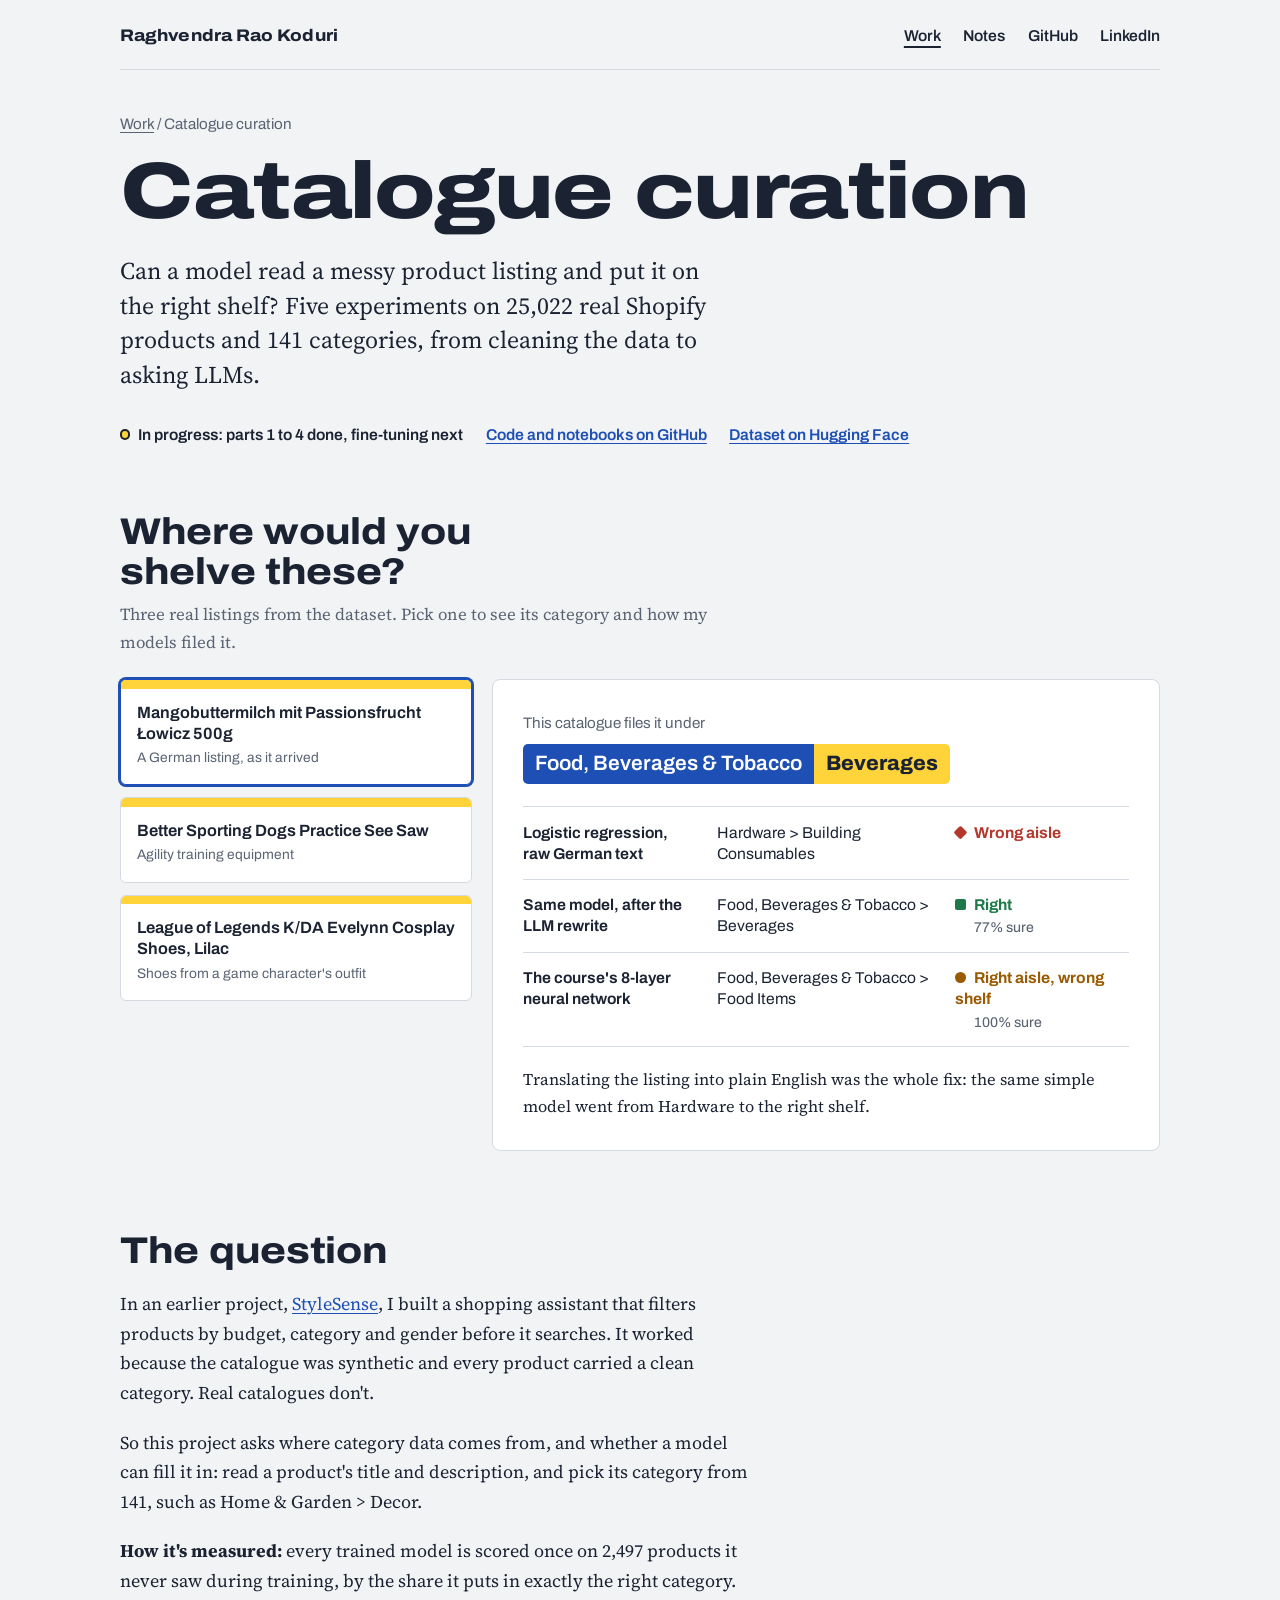
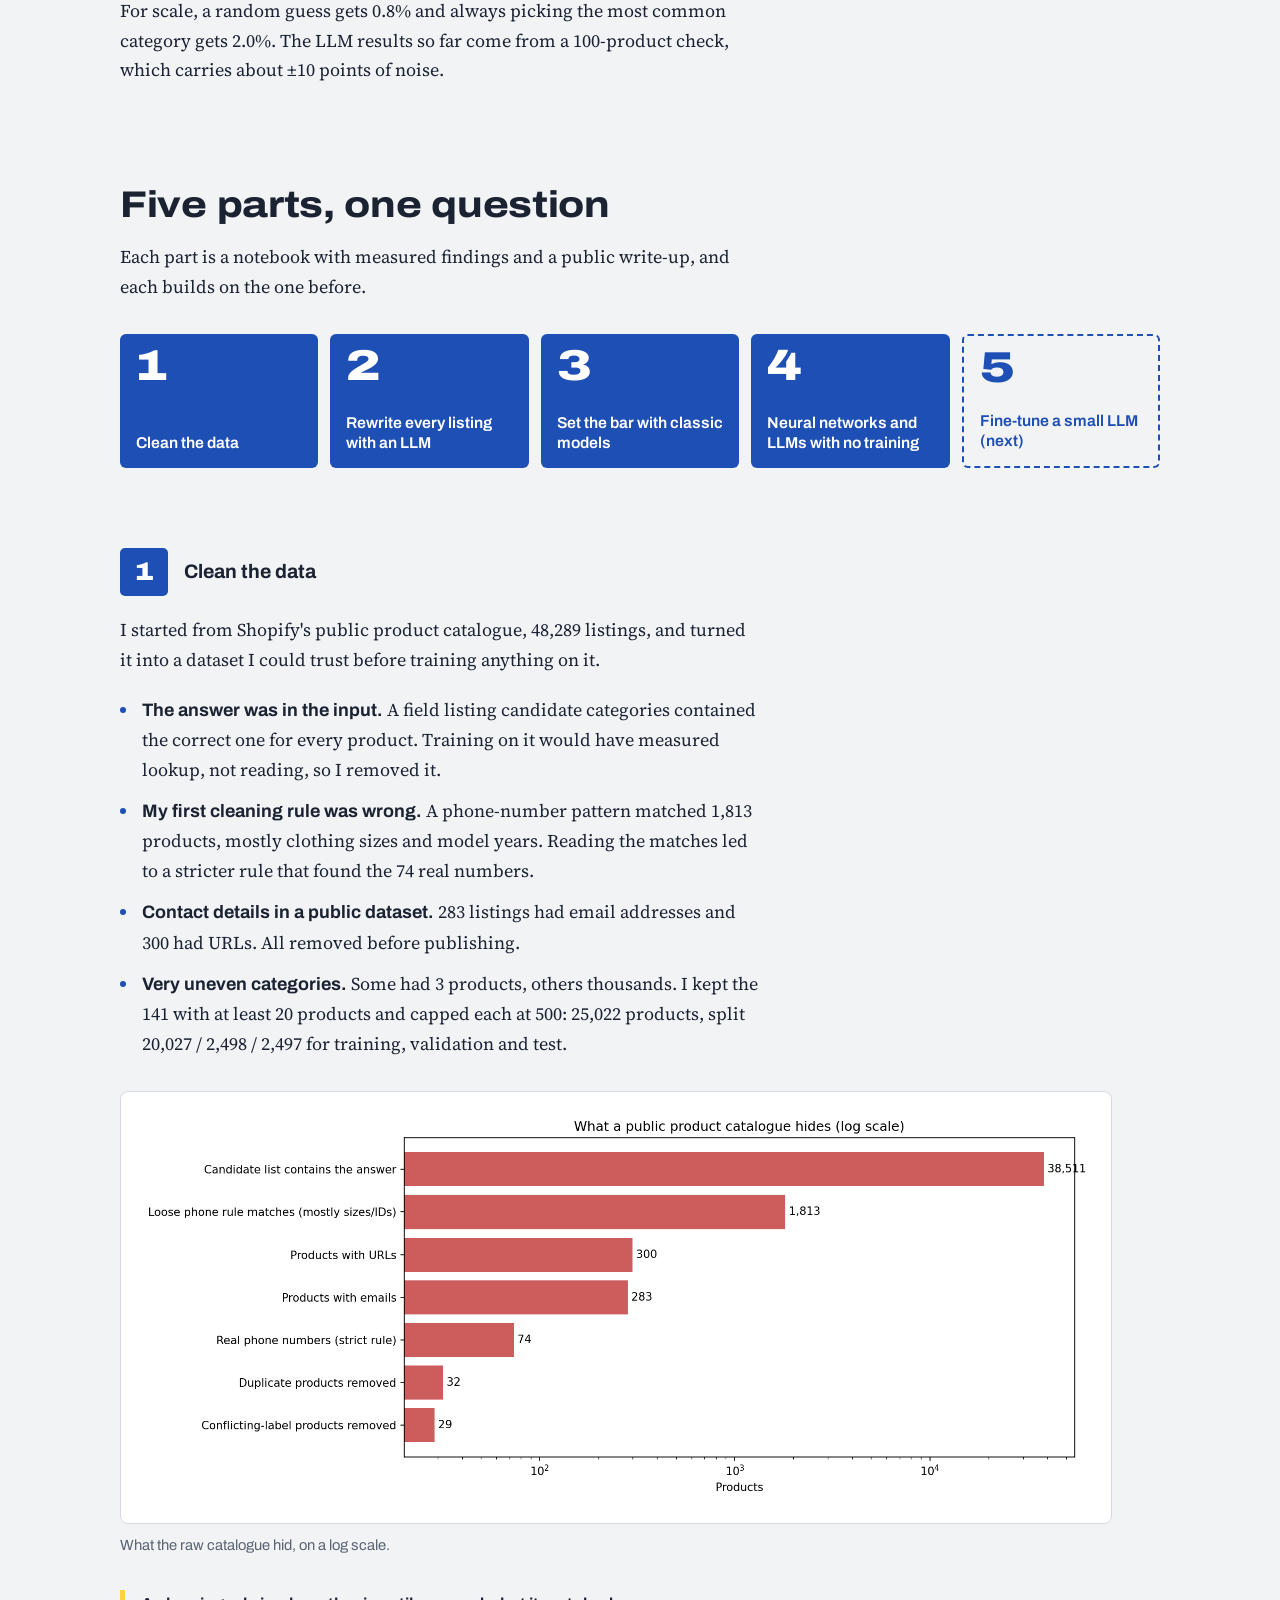
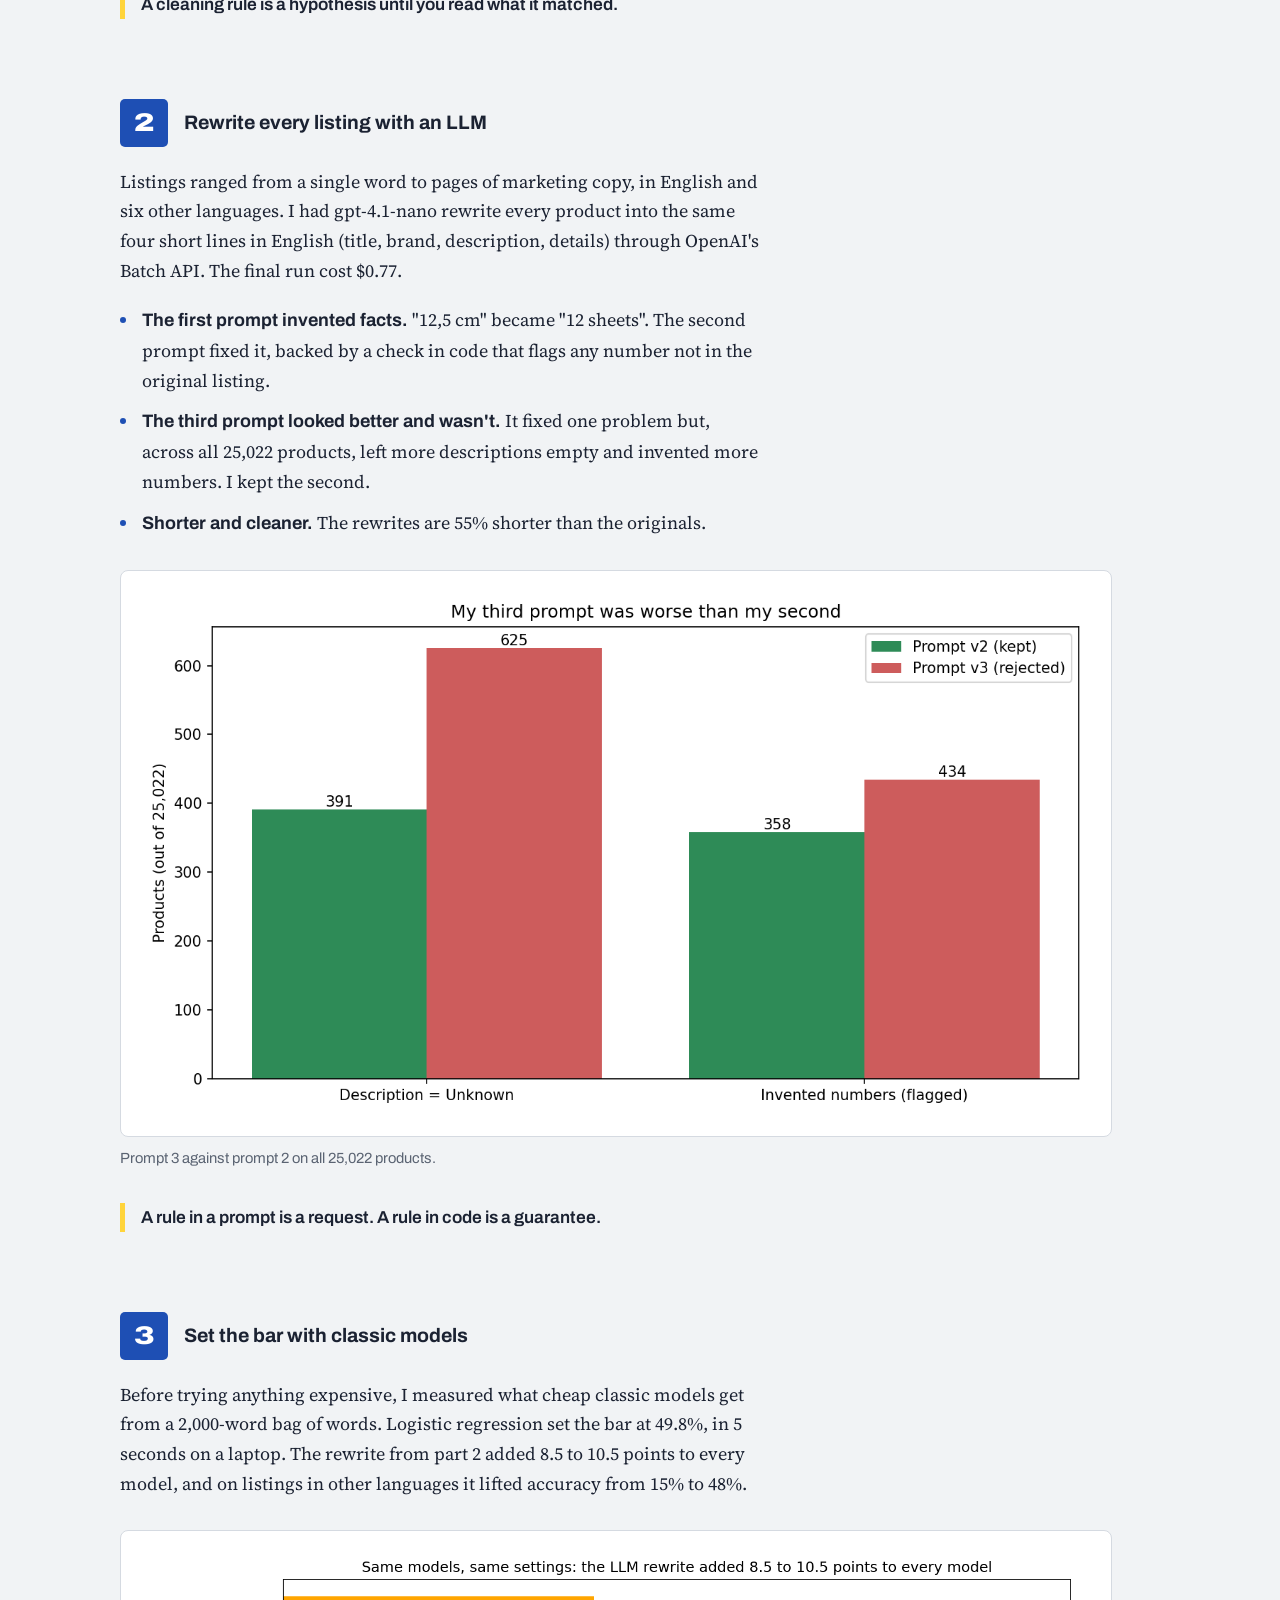
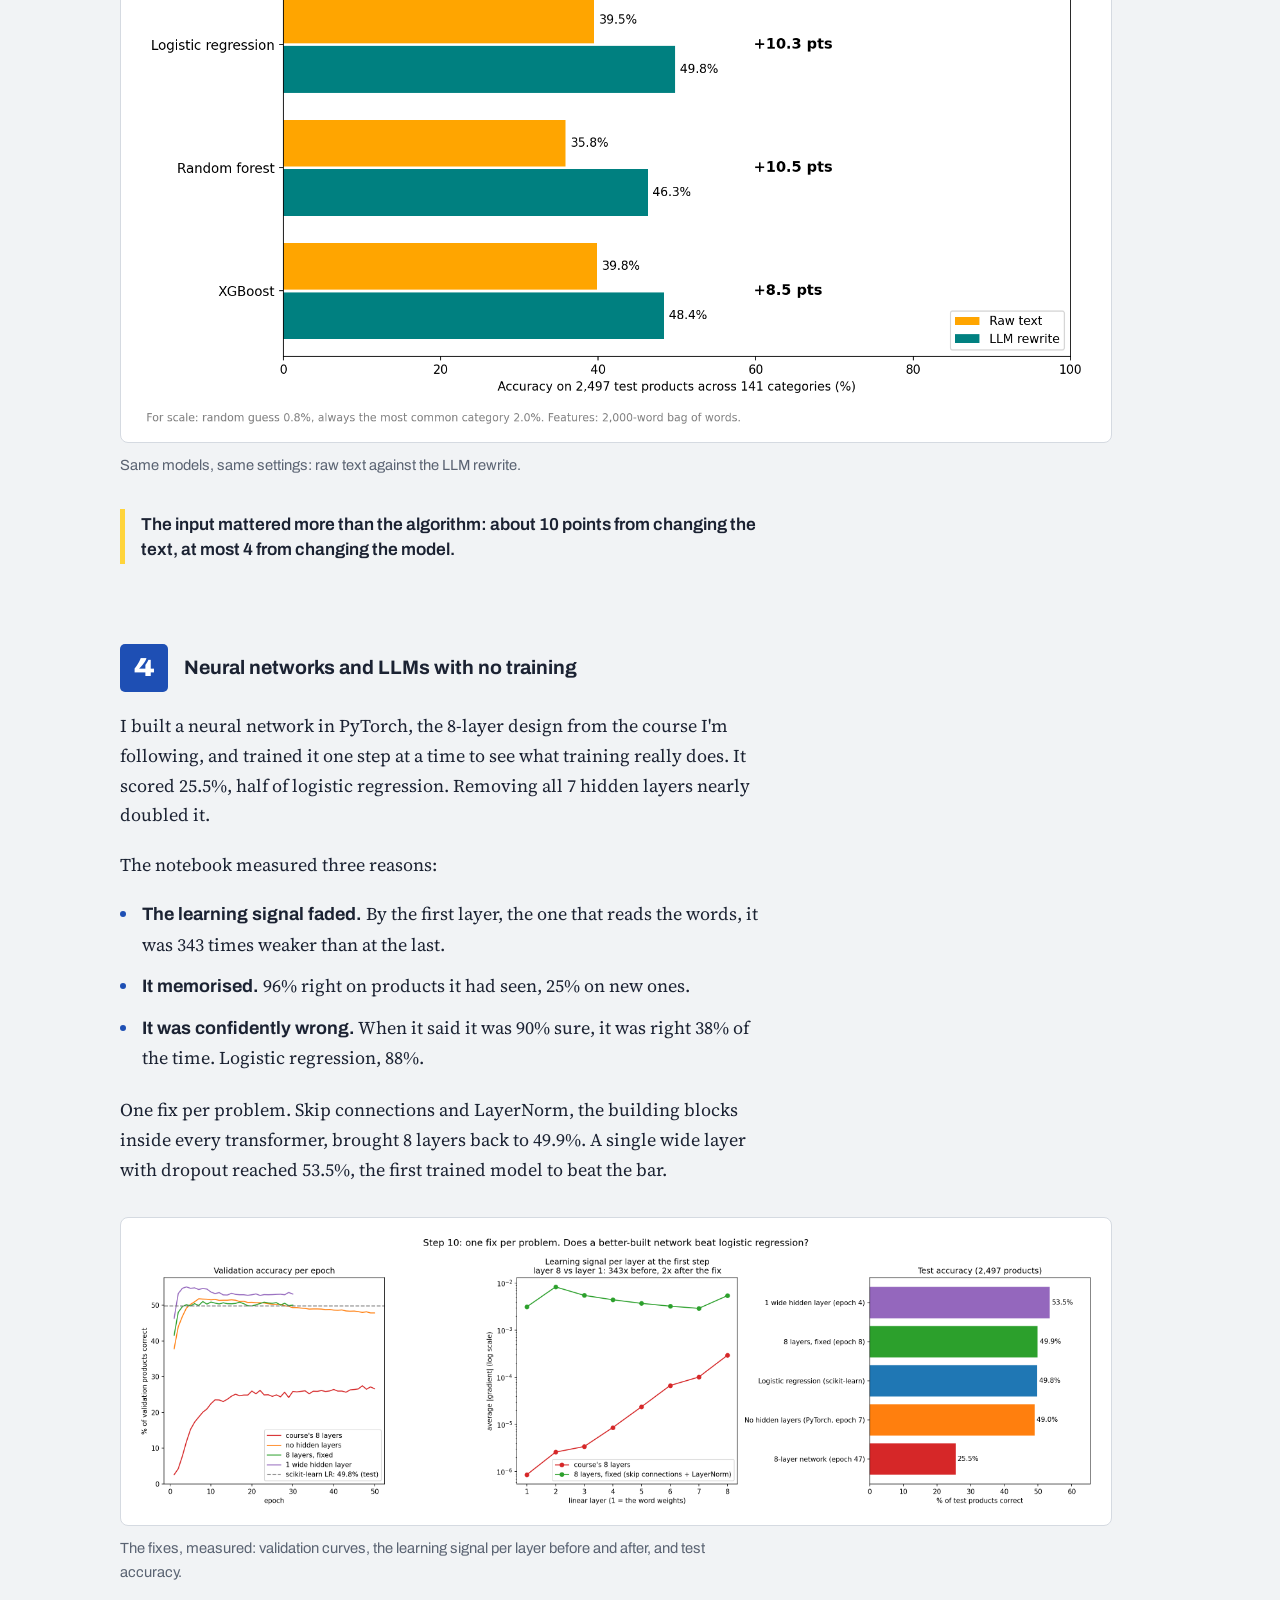
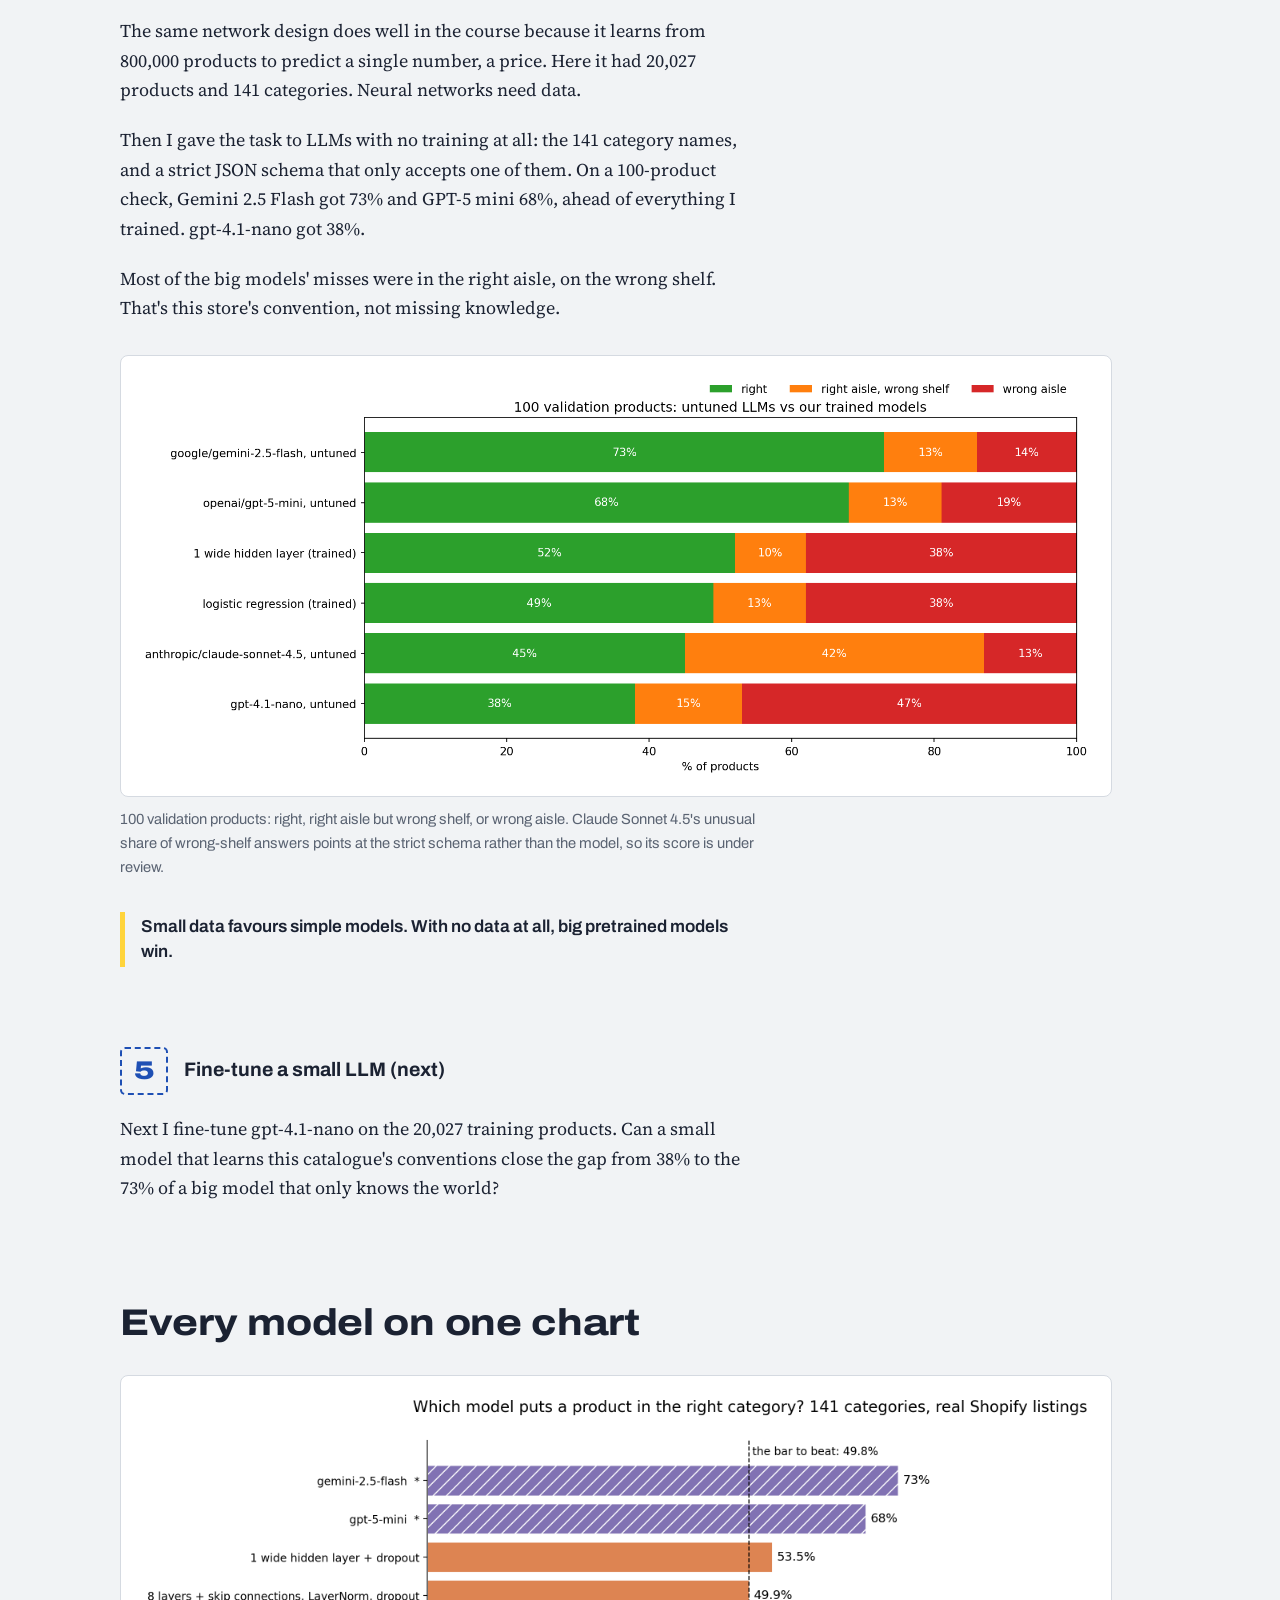
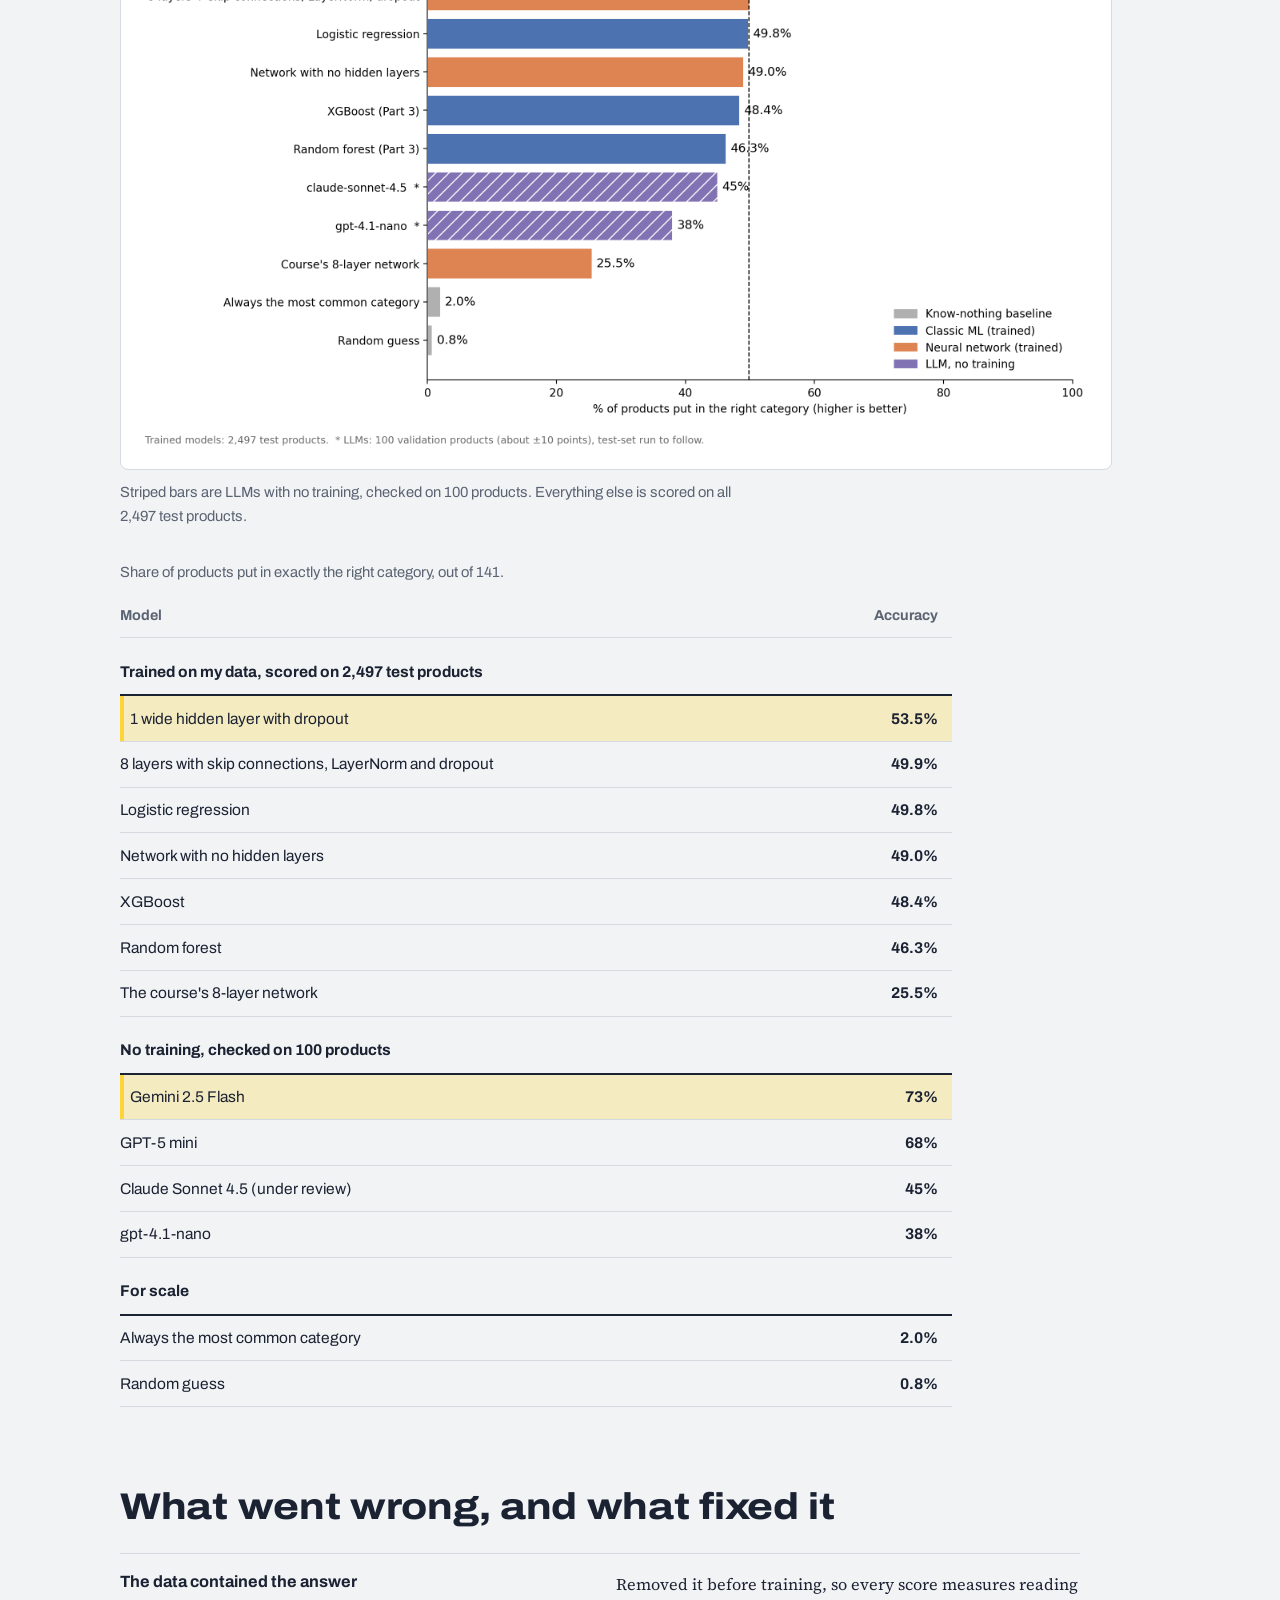
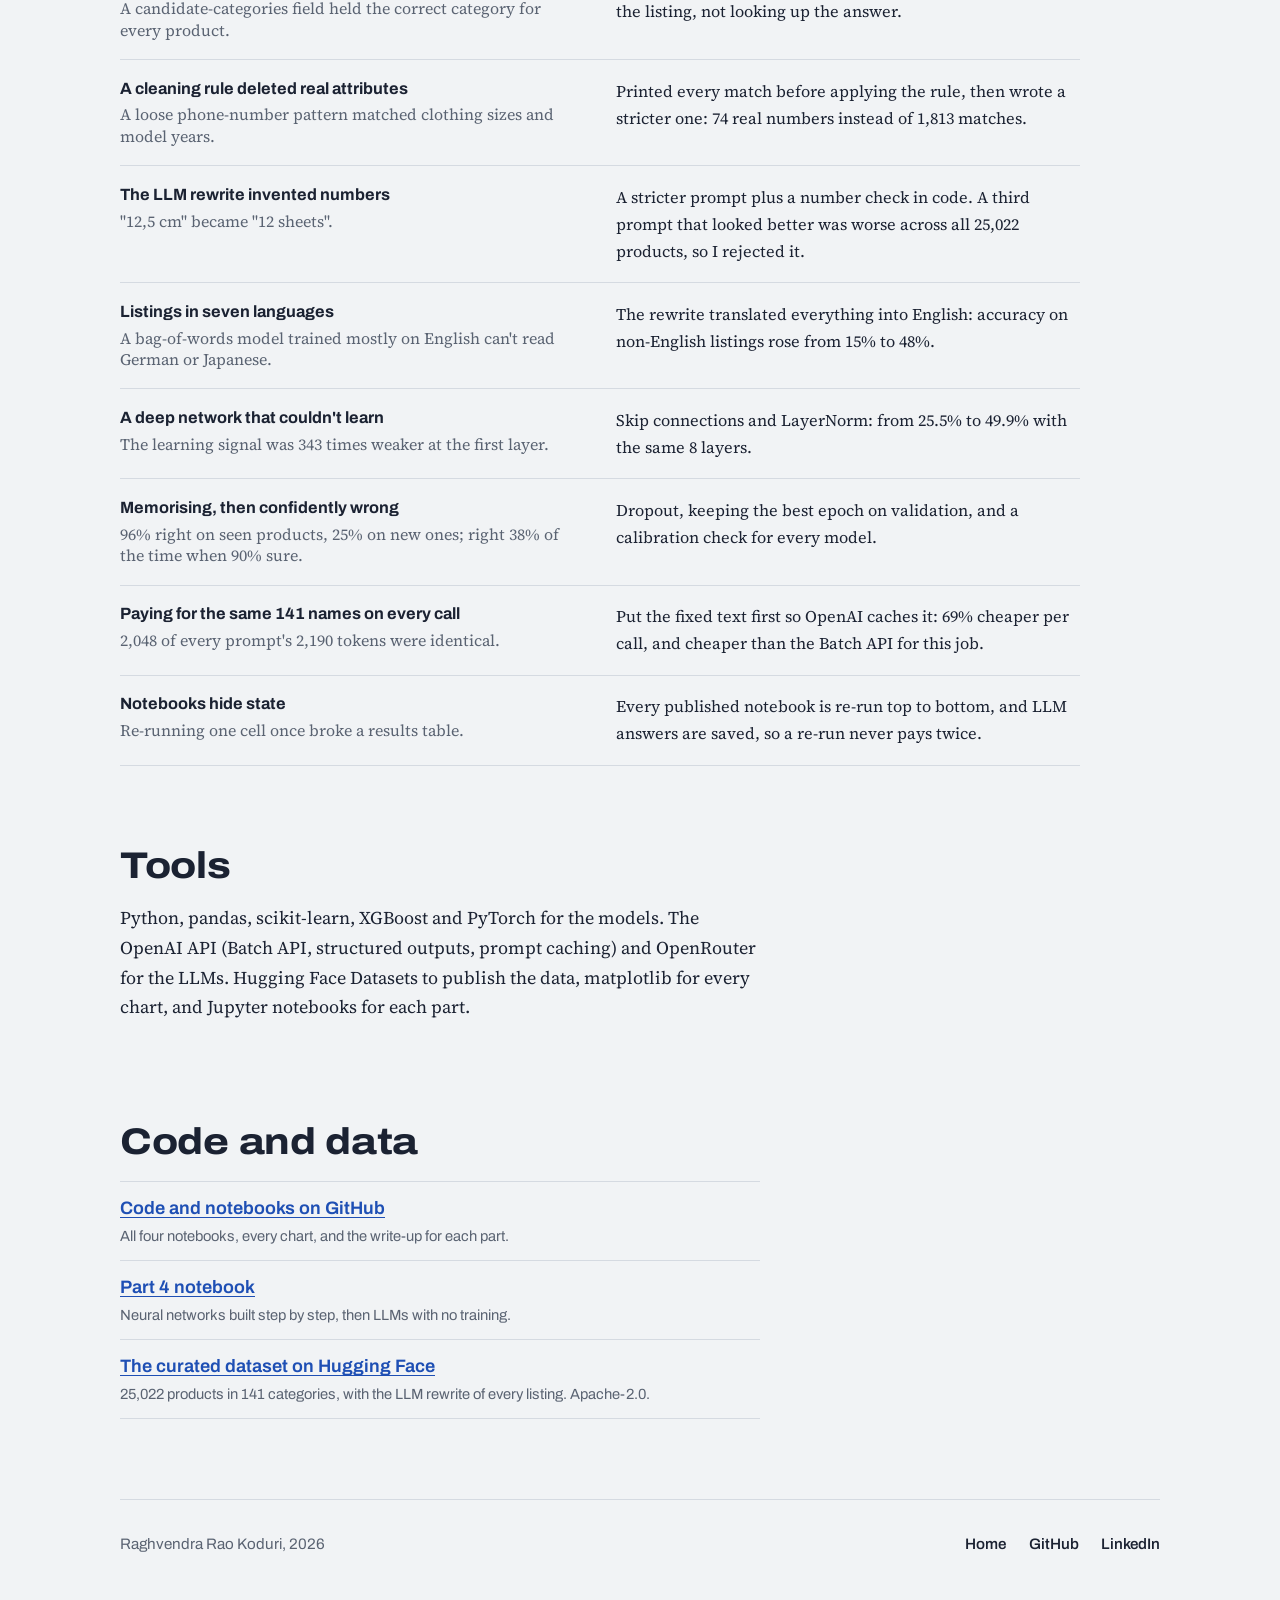
==== commit 2a83b2ca: "Add a Notes section with the deep neural network explainer - notes/deep-neural-network/: an interact" ====
--- a/projects/catalog-curation/index.html
+++ b/projects/catalog-curation/index.html
@@ -26,6 +26,7 @@
       <a class="site-name" href="../../">Raghvendra Rao Koduri</a>
       <nav class="site-nav" aria-label="Site">
         <a href="../../#work" aria-current="page">Work</a>
+        <a href="../../#notes">Notes</a>
         <a href="https://github.com/raghu619">GitHub</a>
         <a href="https://www.linkedin.com/in/raghvendra-rao-koduri-6b339595/">LinkedIn</a>
       </nav>
